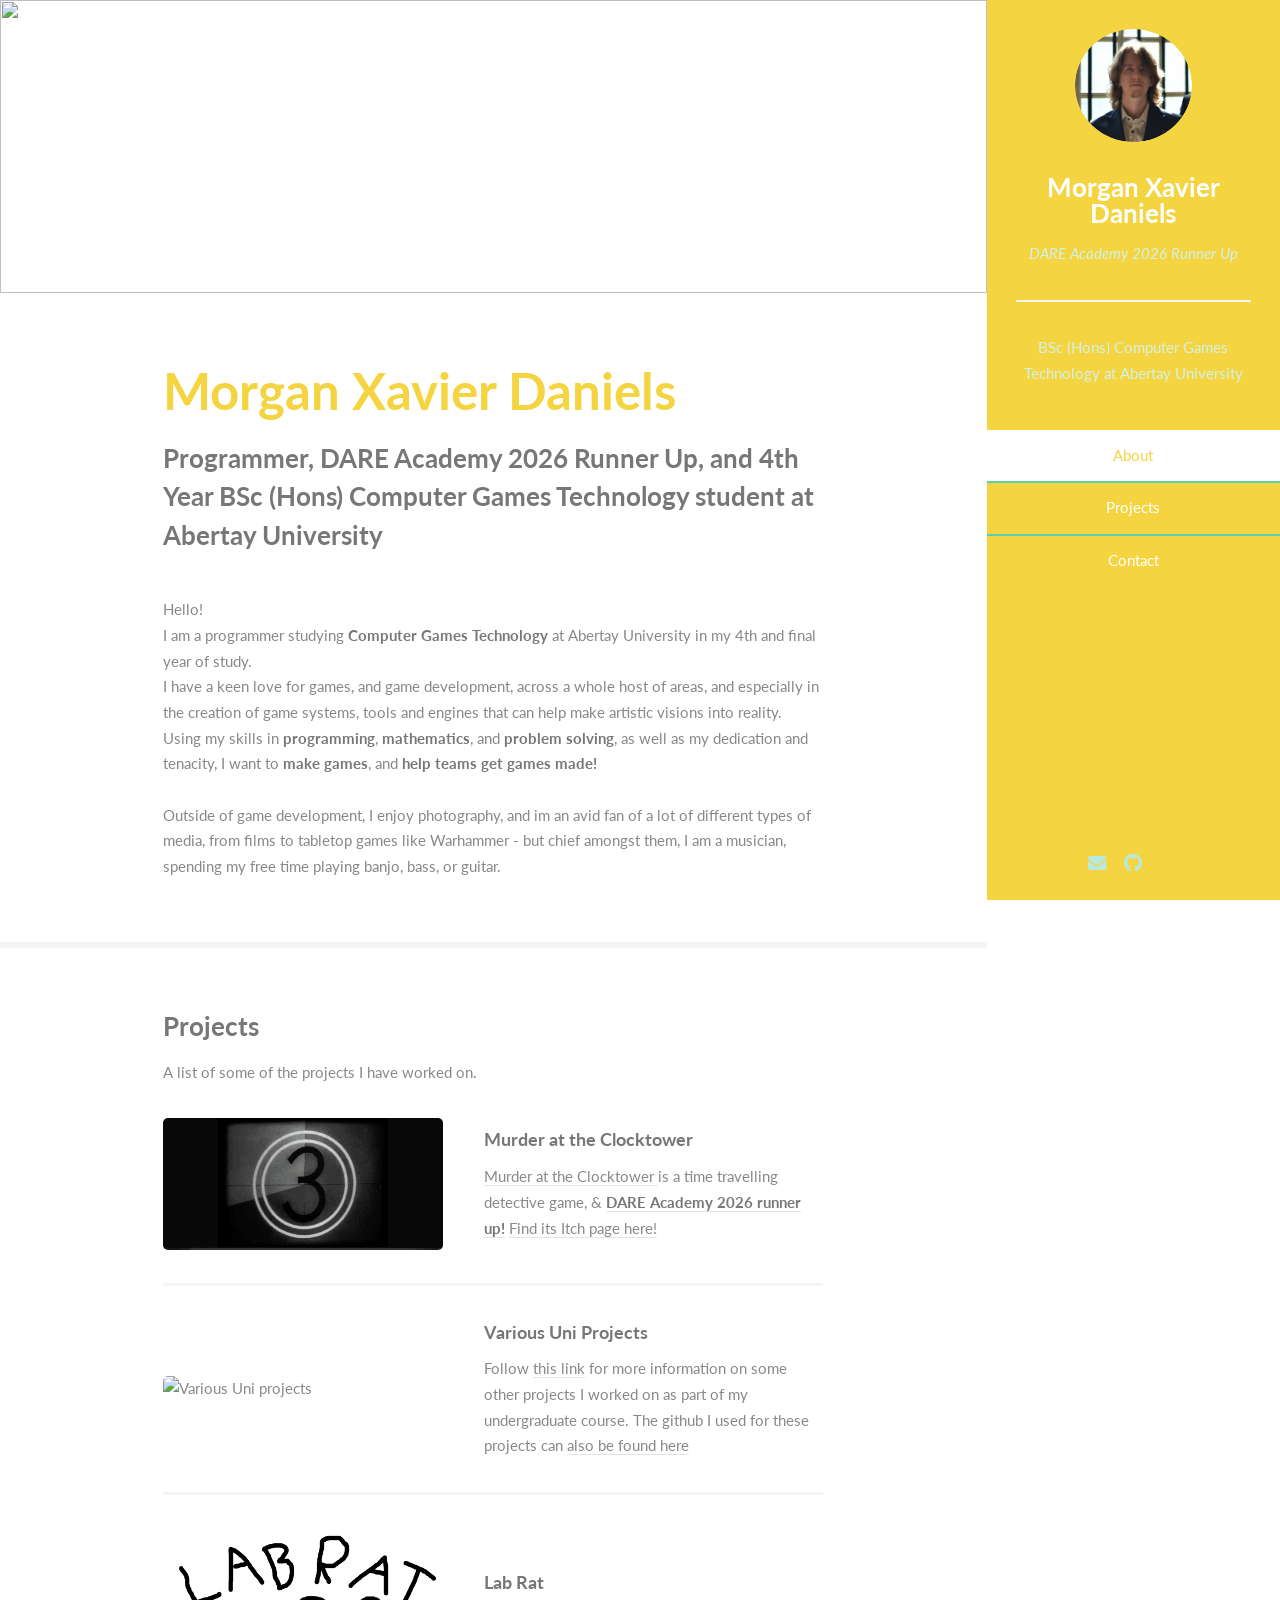
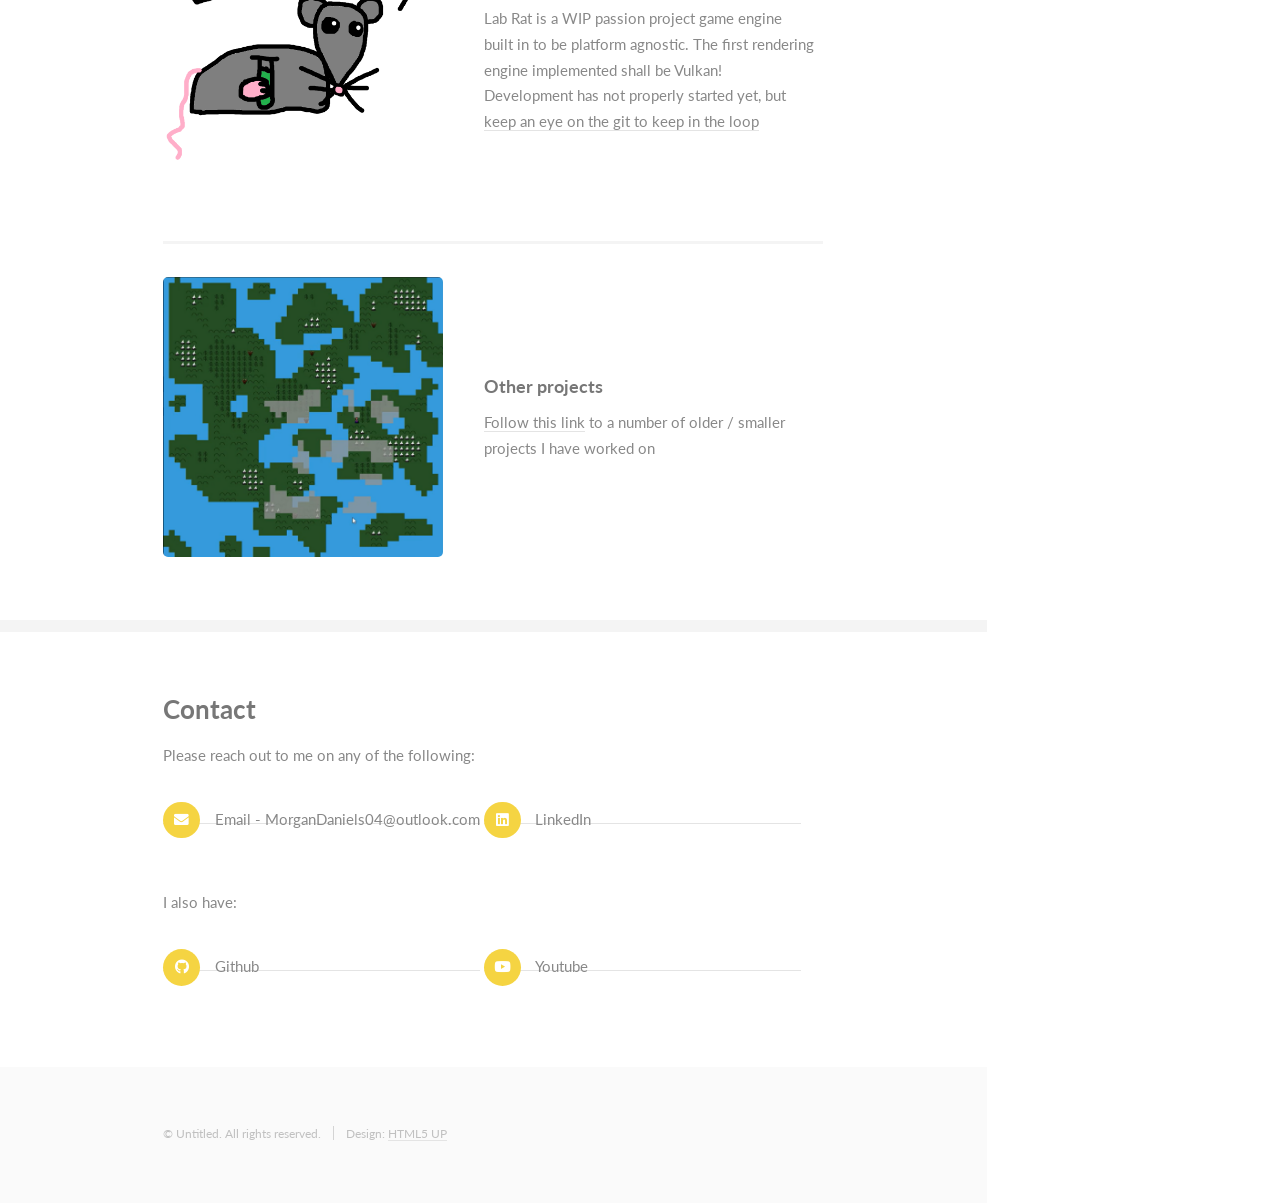
==== index.html @ aed0b98f "A  lot of changes, ported to a new repo as the head of the other appears to have vanished, pulling d" ====
<!DOCTYPE HTML>
<!--
	Read Only by HTML5 UP
	html5up.net | @ajlkn
	Free for personal and commercial use under the CCA 3.0 license (html5up.net/license)
-->
<html>
	<head>
		<title>DXM - Morgan Xavier Daniels</title>
		<meta charset="utf-8" />
		<meta name="viewport" content="width=device-width, initial-scale=1, user-scalable=no" />
		<link rel="stylesheet" href="ReadOnly/assets/css/main.css" />
	</head>
	<body class="is-preload">
		<!-- Header -->
			<section id="header">
				<header>
					<span class="image avatar"><img src="images/about/ProfilePicture.JPG" alt="" /></span>
					<h1 id="logo"><a href="#">Morgan Xavier Daniels</a></h1>
					<p>DARE Academy 2026 Runner Up<br />
					<hr />
					BSc (Hons) Computer Games Technology at Abertay University</p>
				</header>
				<nav id="nav">
					<ul>
						<li><a href="#one" class="active">About</a></li>
						<li><a href="#two">Projects</a></li>
						<li><a href="#four">Contact</a></li>
					</ul>
				</nav>
				<footer>
					<ul class="icons">
						<li><a href="mailto:MorganDaniels04@outlook.com" class="icon solid fa-envelope"><span class="label">Email</span></a></li>
						<li><a href="https://github.com/MDaniels04" class="icon brands fa-github"><span class="label">Github</span></a></li>
						<li><a href="#" class="icon solid fa-linkedin"><span class="label">LinkedIn</span></a></li>
					</ul>

				</footer>
			</section>

		<!-- Wrapper -->
			<div id="wrapper">

				<!-- Main -->
					<div id="main">

						<!-- One -->
							<section id="one">
								<div class="image main" data-position="center">
									<img src="images/about/Banner.jpg" alt=""/>
								</div>
								<div class="container">
									<header class="major">
										<h2>Morgan Xavier Daniels</h2>
										<p>Programmer, DARE Academy 2026 Runner Up, and 4th Year BSc (Hons) Computer Games Technology student at Abertay University<br /></p>
									</header>
									<p>Hello!<br/>
										I am a programmer studying <b>Computer Games Technology</b> at Abertay University in my 4th and final year of study.<br/>
										I have a keen love for games, and game development, across a whole host of areas, and especially in the creation of game systems, tools and engines that can help make artistic visions into reality. <br/>
										Using my skills in <b>programming</b>, <b>mathematics</b>, and <b>problem solving</b>, as well as my dedication and tenacity, I want to <b>make games</b>, and <b>help teams get games made!</b></br>
										<br/>
										Outside of game development, I enjoy photography, and  im an avid fan of a lot of different types of media, from films to tabletop games like Warhammer - but chief amongst them, I am a musician, spending my free time playing banjo, bass, or guitar.
									</p>
								</div>
							</section>

						<!-- Two -->
							<section id="two">
								<div class="container">
									<h3>Projects</h3>
									<p>A list of some of the projects I have worked on.</p>
									<div class="features">
										<article>
											<a href="MatCt.html" class="image"><img src="images/projects/MatCtLoop.gif" alt="Murder at the Clocktower" /></a>
											<div class="inner">
												<a href="MatCt.html"><h4>Murder at the Clocktower</h4></a>
												<p>
													<a href="MatCt.html"> Murder at the Clocktower </a> is a time travelling detective game, & <a target="_blank" href="https://www.abertay.ac.uk/news/2026/finch-outside-the-box-announced-as-winner-of-abertay-university-s-dare-academy-2026/"><b>DARE Academy  2026 runner up!</b></a>
													<a href="https://exotic-rat-studios.itch.io/murder-at-the-clocktower/devlog/1624642/murder-at-the-clocktower-v20-out-now">Find its Itch page here!</a><br/>
													
												</p>
											</div>
										</article>
										<article>
										<a href="uni.html" class="image"><img src="images/projects/304.gif" alt="Various Uni projects" /></a>
										<div class="inner">
											<h4>Various Uni Projects</h4>
											<p>
												Follow <a href="uni.html">this link</a> for more information on some other projects I worked on as part of my undergraduate course.
												The github I used for these projects can <a href="https://github.com/MXDanCGT">also be found here</a>
											</p>
										</div>
										</article>
										
										<article>
											<a href="https://github.com/MDaniels04/LabRat" class="image"><img src="images/projects/LabRat.png" alt="Lab Rat Game Engine"/></a>
											<div class="inner">
												<h4>Lab Rat</h4>
												<p>
													Lab Rat is a WIP passion project game engine built in to be platform agnostic.
													The first rendering engine implemented shall be Vulkan!
													Development has not properly started yet, but <a href="https://github.com/MDaniels04/LabRat">keep an eye on the git to keep in the loop<a>
												</p>
											</div>

										</article>

										<article>
											<a href="Others.html" class="image"><img src="images/projects/Siida.png" alt="Other projects"/></a>
											<div class="inner">
												<h4>
													Other projects
												</h4>
												<p>
													<a href="Others.html">Follow this link</a> to a number of older / smaller projects I have worked on
												</p>
											</div>
										</article>
									</div>
								</div>
							</section>

						<!-- Three -->
							<section id="three">
								<!--<div class="container">
									<h3>A Few Accomplishments</h3>
									<p>Integer eu ante ornare amet commetus vestibulum blandit integer in curae ac faucibus integer non. Adipiscing cubilia elementum integer. Integer eu ante ornare amet commetus.</p>
									<div class="features">
										<article>
											<a href="#" class="image"><img src="ReadOnly/images/pic01.jpg" alt="" /></a>
											<div class="inner">
												<h4>Possibly broke spacetime</h4>
												<p>Integer eu ante ornare amet commetus vestibulum blandit integer in curae ac faucibus integer adipiscing ornare amet.</p>
											</div>
										</article>
										<article>
											<a href="#" class="image"><img src="ReadOnly/images/pic02.jpg" alt="" /></a>
											<div class="inner">
												<h4>Terraformed a small moon</h4>
												<p>Integer eu ante ornare amet commetus vestibulum blandit integer in curae ac faucibus integer adipiscing ornare amet.</p>
											</div>
										</article>
										<article>
											<a href="#" class="image"><img src="ReadOnly/images/pic03.jpg" alt="" /></a>
											<div class="inner">
												<h4>Snapped dark matter in the wild</h4>
												<p>Integer eu ante ornare amet commetus vestibulum blandit integer in curae ac faucibus integer adipiscing ornare amet.</p>
											</div>
										</article>
									<ul class="feature-icons">
										<li class="icon solid fa-code">Write all the code</li>
										<li class="icon solid fa-cubes">Stack small boxes</li>
										<li class="icon solid fa-book">Read books and stuff</li>
										<li class="icon solid fa-coffee">Drink much coffee</li>
										<li class="icon solid fa-bolt">Lightning bolt</li>
										<li class="icon solid fa-users">Shadow clone technique</li>
									</ul>
									</div>
								</div>-->
							</section>

						<!-- Four -->
							<section id="four">
								<div class="container">
									<h3>Contact</h3>
									<p>Please reach out to me on any of the following:</p>
									<ul class="feature-icons">
										<a target="_blank" href="mailto:MorganDaniels04@outlook.com"><li class="icon solid fa-envelope">Email - MorganDaniels04@outlook.com</li></a>
										<a target="_blank" href="https://www.linkedin.com/in/morgan-daniels-2548a7283"><li class="icon brands fa-linkedin">LinkedIn</li></a>
									</ul>
									<p>I also have:</p>
									<ul class="feature-icons">
										<a target="_blank" href="https://github.com/MDaniels04"><li class="icon brands fa-github">Github</li></a>
										<a target="_blank" href="https://www.youtube.com/@devnyorm"><li class="icon brands fa-youtube">Youtube</li></a>
									</ul>
								</div>
							</section>

						<!-- Five -->
						<!--
							<section id="five">
								<div class="container">
									<h3>Elements</h3>

									<section>
            
										<h4>Text</h4>
										<p>This is <b>bold</b> and this is <strong>strong</strong>. This is <i>italic</i> and this is <em>emphasized</em>.
										This is <sup>superscript</sup> text and this is <sub>subscript</sub> text.
										This is <u>underlined</u> and this is code: <code>for (;;) { ... }</code>. Finally, <a href="#">this is a link</a>.</p>
										<hr />
										<header>
											<h4>Heading with a Subtitle</h4>
											<p>Lorem ipsum dolor sit amet nullam id egestas urna aliquam</p>
										</header>
										<p>Nunc lacinia ante nunc ac lobortis. Interdum adipiscing gravida odio porttitor sem non mi integer non faucibus ornare mi ut ante amet placerat aliquet. Volutpat eu sed ante lacinia sapien lorem accumsan varius montes viverra nibh in adipiscing blandit tempus accumsan.</p>
										<header>
											<h5>Heading with a Subtitle</h5>
											<p>Lorem ipsum dolor sit amet nullam id egestas urna aliquam</p>
										</header>
										<p>Nunc lacinia ante nunc ac lobortis. Interdum adipiscing gravida odio porttitor sem non mi integer non faucibus ornare mi ut ante amet placerat aliquet. Volutpat eu sed ante lacinia sapien lorem accumsan varius montes viverra nibh in adipiscing blandit tempus accumsan.</p>
										<hr />
										<h2>Heading Level 2</h2>
										<h3>Heading Level 3</h3>
										<h4>Heading Level 4</h4>
										<h5>Heading Level 5</h5>
										<h6>Heading Level 6</h6>
										<hr />
										<h5>Blockquote</h5>
										<blockquote>Fringilla nisl. Donec accumsan interdum nisi, quis tincidunt felis sagittis eget tempus euismod. Vestibulum ante ipsum primis in faucibus vestibulum. Blandit adipiscing eu felis iaculis volutpat ac adipiscing accumsan faucibus. Vestibulum ante ipsum primis in faucibus lorem ipsum dolor sit amet nullam adipiscing eu felis.</blockquote>
										<h5>Preformatted</h5>
										<pre><code>i = 0;

while (!deck.isInOrder()) {
    print 'Iteration ' + i;
    deck.shuffle();
    i++;
}

print 'It took ' + i + ' iterations to sort the deck.';</code></pre>
									</section>

									<section>
										<h4>Lists</h4>
										<div class="row">
											<div class="col-6 col-12-xsmall">
												<h5>Unordered</h5>
												<ul>
													<li>Dolor pulvinar etiam magna etiam.</li>
													<li>Sagittis adipiscing lorem eleifend.</li>
													<li>Felis enim feugiat dolore viverra.</li>
												</ul>
												<h5>Alternate</h5>
												<ul class="alt">
													<li>Dolor pulvinar etiam magna etiam.</li>
													<li>Sagittis adipiscing lorem eleifend.</li>
													<li>Felis enim feugiat dolore viverra.</li>
												</ul>
											</div>
											<div class="col-6 col-12-xsmall">
												<h5>Ordered</h5>
												<ol>
													<li>Dolor pulvinar etiam magna etiam.</li>
													<li>Etiam vel felis at lorem sed viverra.</li>
													<li>Felis enim feugiat dolore viverra.</li>
													<li>Dolor pulvinar etiam magna etiam.</li>
													<li>Etiam vel felis at lorem sed viverra.</li>
													<li>Felis enim feugiat dolore viverra.</li>
												</ol>
												<h5>Icons</h5>
												<ul class="icons">
													<li><a href="#" class="icon brands fa-twitter"><span class="label">Twitter</span></a></li>
													<li><a href="#" class="icon brands fa-facebook-f"><span class="label">Facebook</span></a></li>
													<li><a href="#" class="icon brands fa-instagram"><span class="label">Instagram</span></a></li>
													<li><a href="#" class="icon brands fa-github"><span class="label">Github</span></a></li>
													<li><a href="#" class="icon brands fa-dribbble"><span class="label">Dribbble</span></a></li>
													<li><a href="#" class="icon brands fa-tumblr"><span class="label">Tumblr</span></a></li>
												</ul>
											</div>
										</div>
										<h5>Actions</h5>
										<ul class="actions">
											<li><a href="#" class="button primary">Default</a></li>
											<li><a href="#" class="button">Default</a></li>
											<li><a href="#" class="button alt">Default</a></li>
										</ul>
										<ul class="actions small">
											<li><a href="#" class="button primary small">Small</a></li>
											<li><a href="#" class="button small">Small</a></li>
											<li><a href="#" class="button alt small">Small</a></li>
										</ul>
										<div class="row">
											<div class="col-3 col-6-medium col-12-xsmall">
												<ul class="actions stacked">
													<li><a href="#" class="button primary">Default</a></li>
													<li><a href="#" class="button">Default</a></li>
													<li><a href="#" class="button alt">Default</a></li>
												</ul>
											</div>
											<div class="col-3 col-6 col-12-xsmall">
												<ul class="actions stacked">
													<li><a href="#" class="button primary small">Small</a></li>
													<li><a href="#" class="button small">Small</a></li>
													<li><a href="#" class="button alt small">Small</a></li>
												</ul>
											</div>
											<div class="col-3 col-6-medium col-12-xsmall">
												<ul class="actions stacked">
													<li><a href="#" class="button primary fit">Default</a></li>
													<li><a href="#" class="button fit">Default</a></li>
													<li><a href="#" class="button alt fit">Default</a></li>
												</ul>
											</div>
											<div class="col-3 col-6-medium col-12-xsmall">
												<ul class="actions stacked">
													<li><a href="#" class="button primary small fit">Small</a></li>
													<li><a href="#" class="button small fit">Small</a></li>
													<li><a href="#" class="button alt small fit">Small</a></li>
												</ul>
											</div>
										</div>
									</section>

									<section>
										<h4>Table</h4>
										<h5>Default</h5>
										<div class="table-wrapper">
											<table>
												<thead>
													<tr>
														<th>Name</th>
														<th>Description</th>
														<th>Price</th>
													</tr>
												</thead>
												<tbody>
													<tr>
														<td>Item One</td>
														<td>Ante turpis integer aliquet porttitor.</td>
														<td>29.99</td>
													</tr>
													<tr>
														<td>Item Two</td>
														<td>Vis ac commodo adipiscing arcu aliquet.</td>
														<td>19.99</td>
													</tr>
													<tr>
														<td>Item Three</td>
														<td> Morbi faucibus arcu accumsan lorem.</td>
														<td>29.99</td>
													</tr>
													<tr>
														<td>Item Four</td>
														<td>Vitae integer tempus condimentum.</td>
														<td>19.99</td>
													</tr>
													<tr>
														<td>Item Five</td>
														<td>Ante turpis integer aliquet porttitor.</td>
														<td>29.99</td>
													</tr>
												</tbody>
												<tfoot>
													<tr>
														<td colspan="2"></td>
														<td>100.00</td>
													</tr>
												</tfoot>
											</table>
										</div>

										<h5>Alternate</h5>
										<div class="table-wrapper">
											<table class="alt">
												<thead>
													<tr>
														<th>Name</th>
														<th>Description</th>
														<th>Price</th>
													</tr>
												</thead>
												<tbody>
													<tr>
														<td>Item One</td>
														<td>Ante turpis integer aliquet porttitor.</td>
														<td>29.99</td>
													</tr>
													<tr>
														<td>Item Two</td>
														<td>Vis ac commodo adipiscing arcu aliquet.</td>
														<td>19.99</td>
													</tr>
													<tr>
														<td>Item Three</td>
														<td> Morbi faucibus arcu accumsan lorem.</td>
														<td>29.99</td>
													</tr>
													<tr>
														<td>Item Four</td>
														<td>Vitae integer tempus condimentum.</td>
														<td>19.99</td>
													</tr>
													<tr>
														<td>Item Five</td>
														<td>Ante turpis integer aliquet porttitor.</td>
														<td>29.99</td>
													</tr>
												</tbody>
												<tfoot>
													<tr>
														<td colspan="2"></td>
														<td>100.00</td>
													</tr>
												</tfoot>
											</table>
										</div>
									</section>

									<section>
										<h4>Buttons</h4>
										<ul class="actions">
											<li><a href="#" class="button primary">Primary</a></li>
											<li><a href="#" class="button">Default</a></li>
											<li><a href="#" class="button alt">Alternate</a></li>
										</ul>
										<ul class="actions">
											<li><a href="#" class="button primary large">Large</a></li>
											<li><a href="#" class="button">Default</a></li>
											<li><a href="#" class="button alt small">Small</a></li>
										</ul>
										<ul class="actions fit">
											<li><a href="#" class="button primary fit">Fit</a></li>
											<li><a href="#" class="button fit">Fit</a></li>
											<li><a href="#" class="button alt fit">Fit</a></li>
										</ul>
										<ul class="actions fit small">
											<li><a href="#" class="button primary fit small">Fit + Small</a></li>
											<li><a href="#" class="button fit small">Fit + Small</a></li>
											<li><a href="#" class="button alt fit small">Fit + Small</a></li>
										</ul>
										<ul class="actions">
											<li><a href="#" class="button primary icon solid fa-download">Icon</a></li>
											<li><a href="#" class="button icon solid fa-download">Icon</a></li>
											<li><a href="#" class="button alt icon solid fa-check">Icon</a></li>
										</ul>
										<ul class="actions">
											<li><span class="button primary disabled">Primary</span></li>
											<li><span class="button disabled">Default</span></li>
											<li><span class="button alt disabled">Alternate</span></li>
										</ul>
									</section>

									<section>
										<h4>Form</h4>
										<form method="post" action="#">
											<div class="row gtr-uniform">
												<div class="col-6 col-12-xsmall">
													<input type="text" name="demo-name" id="demo-name" value="" placeholder="Name" />
												</div>
												<div class="col-6 col-12-xsmall">
													<input type="email" name="demo-email" id="demo-email" value="" placeholder="Email" />
												</div>
												<div class="col-12">
													<select name="demo-category" id="demo-category">
														<option value="">- Category -</option>
														<option value="1">Manufacturing</option>
														<option value="1">Shipping</option>
														<option value="1">Administration</option>
														<option value="1">Human Resources</option>
													</select>
												</div>
												<div class="col-4 col-12-medium">
													<input type="radio" id="demo-priority-low" name="demo-priority" checked>
													<label for="demo-priority-low">Low Priority</label>
												</div>
												<div class="col-4 col-12-medium">
													<input type="radio" id="demo-priority-normal" name="demo-priority">
													<label for="demo-priority-normal">Normal Priority</label>
												</div>
												<div class="col-4 col-12-medium">
													<input type="radio" id="demo-priority-high" name="demo-priority">
													<label for="demo-priority-high">High Priority</label>
												</div>
												<div class="col-6 col-12-medium">
													<input type="checkbox" id="demo-copy" name="demo-copy">
													<label for="demo-copy">Email me a copy of this message</label>
												</div>
												<div class="col-6 col-12-medium">
													<input type="checkbox" id="demo-human" name="demo-human" checked>
													<label for="demo-human">I am a human and not a robot</label>
												</div>
												<div class="col-12">
													<textarea name="demo-message" id="demo-message" placeholder="Enter your message" rows="6"></textarea>
												</div>
												<div class="col-12">
													<ul class="actions">
														<li><input type="submit" value="Send Message" /></li>
														<li><input type="reset" value="Reset" class="alt" /></li>
													</ul>
												</div>
											</div>
										</form>
									</section>

									<section>
										<h4>Image</h4>
										<h5>Fit</h5>
										<span class="image fit"><img src="ReadOnly/images/banner.jpg" alt="" /></span>
										<div class="box alt">
											<div class="row gtr-50 gtr-uniform">
												<div class="col-4"><span class="image fit"><img src="ReadOnly/images/pic01.jpg" alt="" /></span></div>
												<div class="col-4"><span class="image fit"><img src="ReadOnly/images/pic02.jpg" alt="" /></span></div>
												<div class="col-4"><span class="image fit"><img src="ReadOnly/images/pic03.jpg" alt="" /></span></div>
												<div class="col-4"><span class="image fit"><img src="ReadOnly/images/pic02.jpg" alt="" /></span></div>
												<div class="col-4"><span class="image fit"><img src="ReadOnly/images/pic03.jpg" alt="" /></span></div>
												<div class="col-4"><span class="image fit"><img src="ReadOnly/images/pic01.jpg" alt="" /></span></div>
												<div class="col-4"><span class="image fit"><img src="ReadOnly/images/pic03.jpg" alt="" /></span></div>
												<div class="col-4"><span class="image fit"><img src="ReadOnly/images/pic01.jpg" alt="" /></span></div>
												<div class="col-4"><span class="image fit"><img src="ReadOnly/images/pic02.jpg" alt="" /></span></div>
											</div>
										</div>
										<h5>Left &amp; Right</h5>
										<p><span class="image left"><img src="ReadOnly/images/avatar.jpg" alt="" /></span>Fringilla nisl. Donec accumsan interdum nisi, quis tincidunt felis sagittis eget. tempus euismod. Vestibulum ante ipsum primis in faucibus vestibulum. Blandit adipiscing eu felis iaculis volutpat ac adipiscing accumsan eu faucibus. Integer ac pellentesque praesent tincidunt felis sagittis eget. tempus euismod. Vestibulum ante ipsum primis in faucibus vestibulum. Blandit adipiscing eu felis iaculis volutpat ac adipiscing accumsan eu faucibus. Integer ac pellentesque praesent. Donec accumsan interdum nisi, quis tincidunt felis sagittis eget. tempus euismod. Vestibulum ante ipsum primis in faucibus vestibulum. Blandit adipiscing eu felis iaculis volutpat ac adipiscing accumsan eu faucibus. Integer ac pellentesque praesent tincidunt felis sagittis eget. tempus euismod. Vestibulum ante ipsum primis in faucibus vestibulum. Blandit adipiscing eu felis iaculis volutpat ac adipiscing accumsan eu faucibus. Integer ac pellentesque praesent.</p>
										<p><span class="image right"><img src="ReadOnly/images/avatar.jpg" alt="" /></span>Fringilla nisl. Donec accumsan interdum nisi, quis tincidunt felis sagittis eget. tempus euismod. Vestibulum ante ipsum primis in faucibus vestibulum. Blandit adipiscing eu felis iaculis volutpat ac adipiscing accumsan eu faucibus. Integer ac pellentesque praesent tincidunt felis sagittis eget. tempus euismod. Vestibulum ante ipsum primis in faucibus vestibulum. Blandit adipiscing eu felis iaculis volutpat ac adipiscing accumsan eu faucibus. Integer ac pellentesque praesent. Donec accumsan interdum nisi, quis tincidunt felis sagittis eget. tempus euismod. Vestibulum ante ipsum primis in faucibus vestibulum. Blandit adipiscing eu felis iaculis volutpat ac adipiscing accumsan eu faucibus. Integer ac pellentesque praesent tincidunt felis sagittis eget. tempus euismod. Vestibulum ante ipsum primis in faucibus vestibulum. Blandit adipiscing eu felis iaculis volutpat ac adipiscing accumsan eu faucibus. Integer ac pellentesque praesent.</p>
									</section>

								</div>
							</section>
						-->

					</div>

				<!-- Footer -->
					<section id="footer">
						<div class="container">
							<ul class="copyright">
								<li>&copy; Untitled. All rights reserved.</li><li>Design: <a href="http://html5up.net">HTML5 UP</a></li>
							</ul>
						</div>
					</section>

			</div>

		<!-- Scripts -->
			<script src="ReadOnly/assets/js/jquery.min.js"></script>
			<script src="ReadOnly/assets/js/jquery.scrollex.min.js"></script>
			<script src="ReadOnly,assets/js/jquery.scrolly.min.js"></script>
			<script src="ReadOnly/assets/js/browser.min.js"></script>
			<script src="ReadOnly/assets/js/breakpoints.min.js"></script>
			<script src="ReadOnly/assets/js/util.js"></script>
			<script src="ReadOnly/assets/js/main.js"></script>

	</body>
</html>
---- ReadOnly/assets/css/main.css ----
@import url("fontawesome-all.min.css");
@import url("https://fonts.googleapis.com/css?family=Lato:400,400italic,700,700italic|Source+Code+Pro:400");

/*
	Read Only by HTML5 UP
	html5up.net | @ajlkn
	Free for personal and commercial use under the CCA 3.0 license (html5up.net/license)
*/

html, body, div, span, applet, object,
iframe, h1, h2, h3, h4, h5, h6, p, blockquote,
pre, a, abbr, acronym, address, big, cite,
code, del, dfn, em, img, ins, kbd, q, s, samp,
small, strike, strong, sub, sup, tt, var, b,
u, i, center, dl, dt, dd, ol, ul, li, fieldset,
form, label, legend, table, caption, tbody,
tfoot, thead, tr, th, td, article, aside,
canvas, details, embed, figure, figcaption,
footer, header, hgroup, menu, nav, output, ruby,
section, summary, time, mark, audio, video {
	margin: 0;
	padding: 0;
	border: 0;
	font-size: 100%;
	font: inherit;
	vertical-align: baseline;}

article, aside, details, figcaption, figure,
footer, header, hgroup, menu, nav, section {
	display: block;}

body {
	line-height: 1;
}

ol, ul {
	list-style: none;
}

blockquote, q {
	quotes: none;
}

	blockquote:before, blockquote:after, q:before, q:after {
		content: '';
		content: none;
	}

table {
	border-collapse: collapse;
	border-spacing: 0;
}

body {
	-webkit-text-size-adjust: none;
}

mark {
	background-color: transparent;
	color: inherit;
}

input::-moz-focus-inner {
	border: 0;
	padding: 0;
}

input, select, textarea {
	-moz-appearance: none;
	-webkit-appearance: none;
	-ms-appearance: none;
	appearance: none;
}

/* Basic */

	html {
		box-sizing: border-box;
	}

	*, *:before, *:after {
		box-sizing: inherit;
	}

	body {
		background: #fff;
	}

		body.is-preload *, body.is-preload *:before, body.is-preload *:after {
			-moz-animation: none !important;
			-webkit-animation: none !important;
			-ms-animation: none !important;
			animation: none !important;
			-moz-transition: none !important;
			-webkit-transition: none !important;
			-ms-transition: none !important;
			transition: none !important;
		}

	body, input, select, textarea {
		color: #888;
		font-family: "Lato", sans-serif;
		font-size: 16pt;
		font-weight: 400;
		line-height: 1.75em;
	}

	a {
		-moz-transition: color 0.2s ease-in-out, border-color 0.2s ease-in-out;
		-webkit-transition: color 0.2s ease-in-out, border-color 0.2s ease-in-out;
		-ms-transition: color 0.2s ease-in-out, border-color 0.2s ease-in-out;
		transition: color 0.2s ease-in-out, border-color 0.2s ease-in-out;
		border-bottom: solid 1px #e4e4e4;
		color: inherit;
		text-decoration: none;
	}

		a:hover {
			border-bottom-color: transparent;
			color: #f5d442 !important;
		}

	strong, b {
		color: #777;
		font-weight: 700;
	}

	em, i {
		font-style: italic;
	}

	p {
		margin: 0 0 2.25em 0;
	}

	h1, h2, h3, h4, h5, h6 {
		color: #777;
		font-weight: 700;
		line-height: 1em;
		margin: 0 0 0.5625em 0;
	}

		h1 a, h2 a, h3 a, h4 a, h5 a, h6 a {
			border: 0;
			color: inherit;
			text-decoration: none;
		}

	h2 {
		font-size: 2em;
		line-height: 1.5em;
	}

	h3 {
		font-size: 1.75em;
		line-height: 1.5em;
	}

	h4 {
		font-size: 1.25em;
		line-height: 1.5em;
	}

	h5 {
		font-size: 0.9em;
		line-height: 1.5em;
	}

	h6 {
		font-size: 0.7em;
		line-height: 1.5em;
	}

	sub {
		font-size: 0.8em;
		position: relative;
		top: 0.5em;
	}

	sup {
		font-size: 0.8em;
		position: relative;
		top: -0.5em;
	}

	hr {
		border: 0;
		border-bottom: solid 2px #f4f4f4;
		margin: 2.25em 0;
	}

		hr.major {
			margin: 3.375em 0;
		}

	blockquote {
		border-left: solid 8px #e4e4e4;
		font-style: italic;
		margin: 0 0 2.25em 0;
		padding: 0.5em 0 0.5em 2em;
	}

	code {
		background: #555;
		border-radius: 5px;
		color: #fff;
		font-family: "Source Code Pro", monospace;
		font-size: 0.9em;
		margin: 0 0.25em;
		padding: 0.25em 0.65em;
	}

	pre {
		font-family: "Source Code Pro", monospace;
		font-size: 0.9em;
		margin: 0 0 2.25em 0;
	}

		pre code {
			-webkit-overflow-scrolling: touch;
			display: block;
			line-height: 1.5em;
			overflow-x: auto;
			padding: 1em 1.5em;
		}

	.align-left {
		text-align: left;
	}

	.align-center {
		text-align: center;
	}

	.align-right {
		text-align: right;
	}

/* Row */

	.row {
		display: flex;
		flex-wrap: wrap;
		box-sizing: border-box;
		align-items: stretch;
	}

		.row > * {
			box-sizing: border-box;
		}

		.row.gtr-uniform > * > :last-child {
			margin-bottom: 0;
		}

		.row.aln-left {
			justify-content: flex-start;
		}

		.row.aln-center {
			justify-content: center;
		}

		.row.aln-right {
			justify-content: flex-end;
		}

		.row.aln-top {
			align-items: flex-start;
		}

		.row.aln-middle {
			align-items: center;
		}

		.row.aln-bottom {
			align-items: flex-end;
		}

		.row > .imp {
			order: -1;
		}

		.row > .col-1 {
			width: 8.33333%;
		}

		.row > .off-1 {
			margin-left: 8.33333%;
		}

		.row > .col-2 {
			width: 16.66667%;
		}

		.row > .off-2 {
			margin-left: 16.66667%;
		}

		.row > .col-3 {
			width: 25%;
		}

		.row > .off-3 {
			margin-left: 25%;
		}

		.row > .col-4 {
			width: 33.33333%;
		}

		.row > .off-4 {
			margin-left: 33.33333%;
		}

		.row > .col-5 {
			width: 41.66667%;
		}

		.row > .off-5 {
			margin-left: 41.66667%;
		}

		.row > .col-6 {
			width: 50%;
		}

		.row > .off-6 {
			margin-left: 50%;
		}

		.row > .col-7 {
			width: 58.33333%;
		}

		.row > .off-7 {
			margin-left: 58.33333%;
		}

		.row > .col-8 {
			width: 66.66667%;
		}

		.row > .off-8 {
			margin-left: 66.66667%;
		}

		.row > .col-9 {
			width: 75%;
		}

		.row > .off-9 {
			margin-left: 75%;
		}

		.row > .col-10 {
			width: 83.33333%;
		}

		.row > .off-10 {
			margin-left: 83.33333%;
		}

		.row > .col-11 {
			width: 91.66667%;
		}

		.row > .off-11 {
			margin-left: 91.66667%;
		}

		.row > .col-12 {
			width: 100%;
		}

		.row > .off-12 {
			margin-left: 100%;
		}

		.row.gtr-0 {
			margin-top: 0;
			margin-left: 0em;
		}

			.row.gtr-0 > * {
				padding: 0 0 0 0em;
			}

			.row.gtr-0.gtr-uniform {
				margin-top: 0em;
			}

				.row.gtr-0.gtr-uniform > * {
					padding-top: 0em;
				}

		.row.gtr-25 {
			margin-top: 0;
			margin-left: -0.5em;
		}

			.row.gtr-25 > * {
				padding: 0 0 0 0.5em;
			}

			.row.gtr-25.gtr-uniform {
				margin-top: -0.5em;
			}

				.row.gtr-25.gtr-uniform > * {
					padding-top: 0.5em;
				}

		.row.gtr-50 {
			margin-top: 0;
			margin-left: -1em;
		}

			.row.gtr-50 > * {
				padding: 0 0 0 1em;
			}

			.row.gtr-50.gtr-uniform {
				margin-top: -1em;
			}

				.row.gtr-50.gtr-uniform > * {
					padding-top: 1em;
				}

		.row {
			margin-top: 0;
			margin-left: -2em;
		}

			.row > * {
				padding: 0 0 0 2em;
			}

			.row.gtr-uniform {
				margin-top: -2em;
			}

				.row.gtr-uniform > * {
					padding-top: 2em;
				}

		.row.gtr-150 {
			margin-top: 0;
			margin-left: -3em;
		}

			.row.gtr-150 > * {
				padding: 0 0 0 3em;
			}

			.row.gtr-150.gtr-uniform {
				margin-top: -3em;
			}

				.row.gtr-150.gtr-uniform > * {
					padding-top: 3em;
				}

		.row.gtr-200 {
			margin-top: 0;
			margin-left: -4em;
		}

			.row.gtr-200 > * {
				padding: 0 0 0 4em;
			}

			.row.gtr-200.gtr-uniform {
				margin-top: -4em;
			}

				.row.gtr-200.gtr-uniform > * {
					padding-top: 4em;
				}

		@media screen and (max-width: 1680px) {

			.row {
				display: flex;
				flex-wrap: wrap;
				box-sizing: border-box;
				align-items: stretch;
			}

				.row > * {
					box-sizing: border-box;
				}

				.row.gtr-uniform > * > :last-child {
					margin-bottom: 0;
				}

				.row.aln-left {
					justify-content: flex-start;
				}

				.row.aln-center {
					justify-content: center;
				}

				.row.aln-right {
					justify-content: flex-end;
				}

				.row.aln-top {
					align-items: flex-start;
				}

				.row.aln-middle {
					align-items: center;
				}

				.row.aln-bottom {
					align-items: flex-end;
				}

				.row > .imp-xlarge {
					order: -1;
				}

				.row > .col-1-xlarge {
					width: 8.33333%;
				}

				.row > .off-1-xlarge {
					margin-left: 8.33333%;
				}

				.row > .col-2-xlarge {
					width: 16.66667%;
				}

				.row > .off-2-xlarge {
					margin-left: 16.66667%;
				}

				.row > .col-3-xlarge {
					width: 25%;
				}

				.row > .off-3-xlarge {
					margin-left: 25%;
				}

				.row > .col-4-xlarge {
					width: 33.33333%;
				}

				.row > .off-4-xlarge {
					margin-left: 33.33333%;
				}

				.row > .col-5-xlarge {
					width: 41.66667%;
				}

				.row > .off-5-xlarge {
					margin-left: 41.66667%;
				}

				.row > .col-6-xlarge {
					width: 50%;
				}

				.row > .off-6-xlarge {
					margin-left: 50%;
				}

				.row > .col-7-xlarge {
					width: 58.33333%;
				}

				.row > .off-7-xlarge {
					margin-left: 58.33333%;
				}

				.row > .col-8-xlarge {
					width: 66.66667%;
				}

				.row > .off-8-xlarge {
					margin-left: 66.66667%;
				}

				.row > .col-9-xlarge {
					width: 75%;
				}

				.row > .off-9-xlarge {
					margin-left: 75%;
				}

				.row > .col-10-xlarge {
					width: 83.33333%;
				}

				.row > .off-10-xlarge {
					margin-left: 83.33333%;
				}

				.row > .col-11-xlarge {
					width: 91.66667%;
				}

				.row > .off-11-xlarge {
					margin-left: 91.66667%;
				}

				.row > .col-12-xlarge {
					width: 100%;
				}

				.row > .off-12-xlarge {
					margin-left: 100%;
				}

				.row.gtr-0 {
					margin-top: 0;
					margin-left: 0em;
				}

					.row.gtr-0 > * {
						padding: 0 0 0 0em;
					}

					.row.gtr-0.gtr-uniform {
						margin-top: 0em;
					}

						.row.gtr-0.gtr-uniform > * {
							padding-top: 0em;
						}

				.row.gtr-25 {
					margin-top: 0;
					margin-left: -0.5em;
				}

					.row.gtr-25 > * {
						padding: 0 0 0 0.5em;
					}

					.row.gtr-25.gtr-uniform {
						margin-top: -0.5em;
					}

						.row.gtr-25.gtr-uniform > * {
							padding-top: 0.5em;
						}

				.row.gtr-50 {
					margin-top: 0;
					margin-left: -1em;
				}

					.row.gtr-50 > * {
						padding: 0 0 0 1em;
					}

					.row.gtr-50.gtr-uniform {
						margin-top: -1em;
					}

						.row.gtr-50.gtr-uniform > * {
							padding-top: 1em;
						}

				.row {
					margin-top: 0;
					margin-left: -2em;
				}

					.row > * {
						padding: 0 0 0 2em;
					}

					.row.gtr-uniform {
						margin-top: -2em;
					}

						.row.gtr-uniform > * {
							padding-top: 2em;
						}

				.row.gtr-150 {
					margin-top: 0;
					margin-left: -3em;
				}

					.row.gtr-150 > * {
						padding: 0 0 0 3em;
					}

					.row.gtr-150.gtr-uniform {
						margin-top: -3em;
					}

						.row.gtr-150.gtr-uniform > * {
							padding-top: 3em;
						}

				.row.gtr-200 {
					margin-top: 0;
					margin-left: -4em;
				}

					.row.gtr-200 > * {
						padding: 0 0 0 4em;
					}

					.row.gtr-200.gtr-uniform {
						margin-top: -4em;
					}

						.row.gtr-200.gtr-uniform > * {
							padding-top: 4em;
						}

		}

		@media screen and (max-width: 1280px) {

			.row {
				display: flex;
				flex-wrap: wrap;
				box-sizing: border-box;
				align-items: stretch;
			}

				.row > * {
					box-sizing: border-box;
				}

				.row.gtr-uniform > * > :last-child {
					margin-bottom: 0;
				}

				.row.aln-left {
					justify-content: flex-start;
				}

				.row.aln-center {
					justify-content: center;
				}

				.row.aln-right {
					justify-content: flex-end;
				}

				.row.aln-top {
					align-items: flex-start;
				}

				.row.aln-middle {
					align-items: center;
				}

				.row.aln-bottom {
					align-items: flex-end;
				}

				.row > .imp-large {
					order: -1;
				}

				.row > .col-1-large {
					width: 8.33333%;
				}

				.row > .off-1-large {
					margin-left: 8.33333%;
				}

				.row > .col-2-large {
					width: 16.66667%;
				}

				.row > .off-2-large {
					margin-left: 16.66667%;
				}

				.row > .col-3-large {
					width: 25%;
				}

				.row > .off-3-large {
					margin-left: 25%;
				}

				.row > .col-4-large {
					width: 33.33333%;
				}

				.row > .off-4-large {
					margin-left: 33.33333%;
				}

				.row > .col-5-large {
					width: 41.66667%;
				}

				.row > .off-5-large {
					margin-left: 41.66667%;
				}

				.row > .col-6-large {
					width: 50%;
				}

				.row > .off-6-large {
					margin-left: 50%;
				}

				.row > .col-7-large {
					width: 58.33333%;
				}

				.row > .off-7-large {
					margin-left: 58.33333%;
				}

				.row > .col-8-large {
					width: 66.66667%;
				}

				.row > .off-8-large {
					margin-left: 66.66667%;
				}

				.row > .col-9-large {
					width: 75%;
				}

				.row > .off-9-large {
					margin-left: 75%;
				}

				.row > .col-10-large {
					width: 83.33333%;
				}

				.row > .off-10-large {
					margin-left: 83.33333%;
				}

				.row > .col-11-large {
					width: 91.66667%;
				}

				.row > .off-11-large {
					margin-left: 91.66667%;
				}

				.row > .col-12-large {
					width: 100%;
				}

				.row > .off-12-large {
					margin-left: 100%;
				}

				.row.gtr-0 {
					margin-top: 0;
					margin-left: 0em;
				}

					.row.gtr-0 > * {
						padding: 0 0 0 0em;
					}

					.row.gtr-0.gtr-uniform {
						margin-top: 0em;
					}

						.row.gtr-0.gtr-uniform > * {
							padding-top: 0em;
						}

				.row.gtr-25 {
					margin-top: 0;
					margin-left: -0.375em;
				}

					.row.gtr-25 > * {
						padding: 0 0 0 0.375em;
					}

					.row.gtr-25.gtr-uniform {
						margin-top: -0.375em;
					}

						.row.gtr-25.gtr-uniform > * {
							padding-top: 0.375em;
						}

				.row.gtr-50 {
					margin-top: 0;
					margin-left: -0.75em;
				}

					.row.gtr-50 > * {
						padding: 0 0 0 0.75em;
					}

					.row.gtr-50.gtr-uniform {
						margin-top: -0.75em;
					}

						.row.gtr-50.gtr-uniform > * {
							padding-top: 0.75em;
						}

				.row {
					margin-top: 0;
					margin-left: -1.5em;
				}

					.row > * {
						padding: 0 0 0 1.5em;
					}

					.row.gtr-uniform {
						margin-top: -1.5em;
					}

						.row.gtr-uniform > * {
							padding-top: 1.5em;
						}

				.row.gtr-150 {
					margin-top: 0;
					margin-left: -2.25em;
				}

					.row.gtr-150 > * {
						padding: 0 0 0 2.25em;
					}

					.row.gtr-150.gtr-uniform {
						margin-top: -2.25em;
					}

						.row.gtr-150.gtr-uniform > * {
							padding-top: 2.25em;
						}

				.row.gtr-200 {
					margin-top: 0;
					margin-left: -3em;
				}

					.row.gtr-200 > * {
						padding: 0 0 0 3em;
					}

					.row.gtr-200.gtr-uniform {
						margin-top: -3em;
					}

						.row.gtr-200.gtr-uniform > * {
							padding-top: 3em;
						}

		}

		@media screen and (max-width: 1024px) {

			.row {
				display: flex;
				flex-wrap: wrap;
				box-sizing: border-box;
				align-items: stretch;
			}

				.row > * {
					box-sizing: border-box;
				}

				.row.gtr-uniform > * > :last-child {
					margin-bottom: 0;
				}

				.row.aln-left {
					justify-content: flex-start;
				}

				.row.aln-center {
					justify-content: center;
				}

				.row.aln-right {
					justify-content: flex-end;
				}

				.row.aln-top {
					align-items: flex-start;
				}

				.row.aln-middle {
					align-items: center;
				}

				.row.aln-bottom {
					align-items: flex-end;
				}

				.row > .imp-medium {
					order: -1;
				}

				.row > .col-1-medium {
					width: 8.33333%;
				}

				.row > .off-1-medium {
					margin-left: 8.33333%;
				}

				.row > .col-2-medium {
					width: 16.66667%;
				}

				.row > .off-2-medium {
					margin-left: 16.66667%;
				}

				.row > .col-3-medium {
					width: 25%;
				}

				.row > .off-3-medium {
					margin-left: 25%;
				}

				.row > .col-4-medium {
					width: 33.33333%;
				}

				.row > .off-4-medium {
					margin-left: 33.33333%;
				}

				.row > .col-5-medium {
					width: 41.66667%;
				}

				.row > .off-5-medium {
					margin-left: 41.66667%;
				}

				.row > .col-6-medium {
					width: 50%;
				}

				.row > .off-6-medium {
					margin-left: 50%;
				}

				.row > .col-7-medium {
					width: 58.33333%;
				}

				.row > .off-7-medium {
					margin-left: 58.33333%;
				}

				.row > .col-8-medium {
					width: 66.66667%;
				}

				.row > .off-8-medium {
					margin-left: 66.66667%;
				}

				.row > .col-9-medium {
					width: 75%;
				}

				.row > .off-9-medium {
					margin-left: 75%;
				}

				.row > .col-10-medium {
					width: 83.33333%;
				}

				.row > .off-10-medium {
					margin-left: 83.33333%;
				}

				.row > .col-11-medium {
					width: 91.66667%;
				}

				.row > .off-11-medium {
					margin-left: 91.66667%;
				}

				.row > .col-12-medium {
					width: 100%;
				}

				.row > .off-12-medium {
					margin-left: 100%;
				}

				.row.gtr-0 {
					margin-top: 0;
					margin-left: 0em;
				}

					.row.gtr-0 > * {
						padding: 0 0 0 0em;
					}

					.row.gtr-0.gtr-uniform {
						margin-top: 0em;
					}

						.row.gtr-0.gtr-uniform > * {
							padding-top: 0em;
						}

				.row.gtr-25 {
					margin-top: 0;
					margin-left: -0.375em;
				}

					.row.gtr-25 > * {
						padding: 0 0 0 0.375em;
					}

					.row.gtr-25.gtr-uniform {
						margin-top: -0.375em;
					}

						.row.gtr-25.gtr-uniform > * {
							padding-top: 0.375em;
						}

				.row.gtr-50 {
					margin-top: 0;
					margin-left: -0.75em;
				}

					.row.gtr-50 > * {
						padding: 0 0 0 0.75em;
					}

					.row.gtr-50.gtr-uniform {
						margin-top: -0.75em;
					}

						.row.gtr-50.gtr-uniform > * {
							padding-top: 0.75em;
						}

				.row {
					margin-top: 0;
					margin-left: -1.5em;
				}

					.row > * {
						padding: 0 0 0 1.5em;
					}

					.row.gtr-uniform {
						margin-top: -1.5em;
					}

						.row.gtr-uniform > * {
							padding-top: 1.5em;
						}

				.row.gtr-150 {
					margin-top: 0;
					margin-left: -2.25em;
				}

					.row.gtr-150 > * {
						padding: 0 0 0 2.25em;
					}

					.row.gtr-150.gtr-uniform {
						margin-top: -2.25em;
					}

						.row.gtr-150.gtr-uniform > * {
							padding-top: 2.25em;
						}

				.row.gtr-200 {
					margin-top: 0;
					margin-left: -3em;
				}

					.row.gtr-200 > * {
						padding: 0 0 0 3em;
					}

					.row.gtr-200.gtr-uniform {
						margin-top: -3em;
					}

						.row.gtr-200.gtr-uniform > * {
							padding-top: 3em;
						}

		}

		@media screen and (max-width: 736px) {

			.row {
				display: flex;
				flex-wrap: wrap;
				box-sizing: border-box;
				align-items: stretch;
			}

				.row > * {
					box-sizing: border-box;
				}

				.row.gtr-uniform > * > :last-child {
					margin-bottom: 0;
				}

				.row.aln-left {
					justify-content: flex-start;
				}

				.row.aln-center {
					justify-content: center;
				}

				.row.aln-right {
					justify-content: flex-end;
				}

				.row.aln-top {
					align-items: flex-start;
				}

				.row.aln-middle {
					align-items: center;
				}

				.row.aln-bottom {
					align-items: flex-end;
				}

				.row > .imp-small {
					order: -1;
				}

				.row > .col-1-small {
					width: 8.33333%;
				}

				.row > .off-1-small {
					margin-left: 8.33333%;
				}

				.row > .col-2-small {
					width: 16.66667%;
				}

				.row > .off-2-small {
					margin-left: 16.66667%;
				}

				.row > .col-3-small {
					width: 25%;
				}

				.row > .off-3-small {
					margin-left: 25%;
				}

				.row > .col-4-small {
					width: 33.33333%;
				}

				.row > .off-4-small {
					margin-left: 33.33333%;
				}

				.row > .col-5-small {
					width: 41.66667%;
				}

				.row > .off-5-small {
					margin-left: 41.66667%;
				}

				.row > .col-6-small {
					width: 50%;
				}

				.row > .off-6-small {
					margin-left: 50%;
				}

				.row > .col-7-small {
					width: 58.33333%;
				}

				.row > .off-7-small {
					margin-left: 58.33333%;
				}

				.row > .col-8-small {
					width: 66.66667%;
				}

				.row > .off-8-small {
					margin-left: 66.66667%;
				}

				.row > .col-9-small {
					width: 75%;
				}

				.row > .off-9-small {
					margin-left: 75%;
				}

				.row > .col-10-small {
					width: 83.33333%;
				}

				.row > .off-10-small {
					margin-left: 83.33333%;
				}

				.row > .col-11-small {
					width: 91.66667%;
				}

				.row > .off-11-small {
					margin-left: 91.66667%;
				}

				.row > .col-12-small {
					width: 100%;
				}

				.row > .off-12-small {
					margin-left: 100%;
				}

				.row.gtr-0 {
					margin-top: 0;
					margin-left: 0em;
				}

					.row.gtr-0 > * {
						padding: 0 0 0 0em;
					}

					.row.gtr-0.gtr-uniform {
						margin-top: 0em;
					}

						.row.gtr-0.gtr-uniform > * {
							padding-top: 0em;
						}

				.row.gtr-25 {
					margin-top: 0;
					margin-left: -0.3125em;
				}

					.row.gtr-25 > * {
						padding: 0 0 0 0.3125em;
					}

					.row.gtr-25.gtr-uniform {
						margin-top: -0.3125em;
					}

						.row.gtr-25.gtr-uniform > * {
							padding-top: 0.3125em;
						}

				.row.gtr-50 {
					margin-top: 0;
					margin-left: -0.625em;
				}

					.row.gtr-50 > * {
						padding: 0 0 0 0.625em;
					}

					.row.gtr-50.gtr-uniform {
						margin-top: -0.625em;
					}

						.row.gtr-50.gtr-uniform > * {
							padding-top: 0.625em;
						}

				.row {
					margin-top: 0;
					margin-left: -1.25em;
				}

					.row > * {
						padding: 0 0 0 1.25em;
					}

					.row.gtr-uniform {
						margin-top: -1.25em;
					}

						.row.gtr-uniform > * {
							padding-top: 1.25em;
						}

				.row.gtr-150 {
					margin-top: 0;
					margin-left: -1.875em;
				}

					.row.gtr-150 > * {
						padding: 0 0 0 1.875em;
					}

					.row.gtr-150.gtr-uniform {
						margin-top: -1.875em;
					}

						.row.gtr-150.gtr-uniform > * {
							padding-top: 1.875em;
						}

				.row.gtr-200 {
					margin-top: 0;
					margin-left: -2.5em;
				}

					.row.gtr-200 > * {
						padding: 0 0 0 2.5em;
					}

					.row.gtr-200.gtr-uniform {
						margin-top: -2.5em;
					}

						.row.gtr-200.gtr-uniform > * {
							padding-top: 2.5em;
						}

		}

		@media screen and (max-width: 480px) {

			.row {
				display: flex;
				flex-wrap: wrap;
				box-sizing: border-box;
				align-items: stretch;
			}

				.row > * {
					box-sizing: border-box;
				}

				.row.gtr-uniform > * > :last-child {
					margin-bottom: 0;
				}

				.row.aln-left {
					justify-content: flex-start;
				}

				.row.aln-center {
					justify-content: center;
				}

				.row.aln-right {
					justify-content: flex-end;
				}

				.row.aln-top {
					align-items: flex-start;
				}

				.row.aln-middle {
					align-items: center;
				}

				.row.aln-bottom {
					align-items: flex-end;
				}

				.row > .imp-xsmall {
					order: -1;
				}

				.row > .col-1-xsmall {
					width: 8.33333%;
				}

				.row > .off-1-xsmall {
					margin-left: 8.33333%;
				}

				.row > .col-2-xsmall {
					width: 16.66667%;
				}

				.row > .off-2-xsmall {
					margin-left: 16.66667%;
				}

				.row > .col-3-xsmall {
					width: 25%;
				}

				.row > .off-3-xsmall {
					margin-left: 25%;
				}

				.row > .col-4-xsmall {
					width: 33.33333%;
				}

				.row > .off-4-xsmall {
					margin-left: 33.33333%;
				}

				.row > .col-5-xsmall {
					width: 41.66667%;
				}

				.row > .off-5-xsmall {
					margin-left: 41.66667%;
				}

				.row > .col-6-xsmall {
					width: 50%;
				}

				.row > .off-6-xsmall {
					margin-left: 50%;
				}

				.row > .col-7-xsmall {
					width: 58.33333%;
				}

				.row > .off-7-xsmall {
					margin-left: 58.33333%;
				}

				.row > .col-8-xsmall {
					width: 66.66667%;
				}

				.row > .off-8-xsmall {
					margin-left: 66.66667%;
				}

				.row > .col-9-xsmall {
					width: 75%;
				}

				.row > .off-9-xsmall {
					margin-left: 75%;
				}

				.row > .col-10-xsmall {
					width: 83.33333%;
				}

				.row > .off-10-xsmall {
					margin-left: 83.33333%;
				}

				.row > .col-11-xsmall {
					width: 91.66667%;
				}

				.row > .off-11-xsmall {
					margin-left: 91.66667%;
				}

				.row > .col-12-xsmall {
					width: 100%;
				}

				.row > .off-12-xsmall {
					margin-left: 100%;
				}

				.row.gtr-0 {
					margin-top: 0;
					margin-left: 0em;
				}

					.row.gtr-0 > * {
						padding: 0 0 0 0em;
					}

					.row.gtr-0.gtr-uniform {
						margin-top: 0em;
					}

						.row.gtr-0.gtr-uniform > * {
							padding-top: 0em;
						}

				.row.gtr-25 {
					margin-top: 0;
					margin-left: -0.3125em;
				}

					.row.gtr-25 > * {
						padding: 0 0 0 0.3125em;
					}

					.row.gtr-25.gtr-uniform {
						margin-top: -0.3125em;
					}

						.row.gtr-25.gtr-uniform > * {
							padding-top: 0.3125em;
						}

				.row.gtr-50 {
					margin-top: 0;
					margin-left: -0.625em;
				}

					.row.gtr-50 > * {
						padding: 0 0 0 0.625em;
					}

					.row.gtr-50.gtr-uniform {
						margin-top: -0.625em;
					}

						.row.gtr-50.gtr-uniform > * {
							padding-top: 0.625em;
						}

				.row {
					margin-top: 0;
					margin-left: -1.25em;
				}

					.row > * {
						padding: 0 0 0 1.25em;
					}

					.row.gtr-uniform {
						margin-top: -1.25em;
					}

						.row.gtr-uniform > * {
							padding-top: 1.25em;
						}

				.row.gtr-150 {
					margin-top: 0;
					margin-left: -1.875em;
				}

					.row.gtr-150 > * {
						padding: 0 0 0 1.875em;
					}

					.row.gtr-150.gtr-uniform {
						margin-top: -1.875em;
					}

						.row.gtr-150.gtr-uniform > * {
							padding-top: 1.875em;
						}

				.row.gtr-200 {
					margin-top: 0;
					margin-left: -2.5em;
				}

					.row.gtr-200 > * {
						padding: 0 0 0 2.5em;
					}

					.row.gtr-200.gtr-uniform {
						margin-top: -2.5em;
					}

						.row.gtr-200.gtr-uniform > * {
							padding-top: 2.5em;
						}

		}

/* Container */

	.container {
		margin: 0 auto;
		max-width: calc(100% - 4.5em);
		width: 45em;
	}

		.container.xsmall {
			width: 11.25em;
		}

		.container.small {
			width: 22.5em;
		}

		.container.medium {
			width: 33.75em;
		}

		.container.large {
			width: 56.25em;
		}

		.container.xlarge {
			width: 67.5em;
		}

		.container.max {
			width: 100%;
		}

		@media screen and (max-width: 1024px) {

			.container {
				width: 100% !important;
			}

		}

		@media screen and (max-width: 480px) {

			.container {
				max-width: calc(100% - 3.375em);
			}

		}

/* Section/Article */

	section.special, article.special {
		text-align: center;
	}

	header p {
		color: #aaa;
		position: relative;
		margin: 0 0 1.6875em 0;
	}

	header h2 + p {
		font-size: 1.25em;
		margin-top: -0.5em;
		line-height: 1.5em;
	}

	header h3 + p {
		font-size: 1.1em;
		margin-top: -0.35em;
		line-height: 1.5em;
	}

	header h4 + p,
	header h5 + p,
	header h6 + p {
		font-size: 0.9em;
		margin-top: -0.25em;
		line-height: 1.5em;
	}

	header.major h2 {
		color: #f5d442;
		font-size: 3.5em;
	}

		header.major h2 + p {
			color: #777;
			font-size: 1.75em;
			font-weight: 700;
			margin-top: -0.75em;
		}

/* Form */

	form {
		margin: 0 0 2.25em 0;
	}

	label {
		color: #777;
		display: block;
		font-size: 0.9em;
		font-weight: 700;
		margin: 0 0 1.125em 0;
	}

	input::-moz-focus-inner {
		border: 0;
		padding: 0;
	}

	input[type="text"],
	input[type="password"],
	input[type="email"],
	select,
	textarea {
		-moz-appearance: none;
		-webkit-appearance: none;
		-ms-appearance: none;
		appearance: none;
		border-radius: 5px;
		border: none;
		border: solid 2px #e4e4e4;
		color: inherit;
		display: block;
		outline: 0;
		padding: 0 1em;
		text-decoration: none;
		width: 100%;
	}

		input[type="text"]:invalid,
		input[type="password"]:invalid,
		input[type="email"]:invalid,
		select:invalid,
		textarea:invalid {
			box-shadow: none;
		}

		input[type="text"]:focus,
		input[type="password"]:focus,
		input[type="email"]:focus,
		select:focus,
		textarea:focus {
			border-color: #f5d442;
		}

	select {
		background-image: url("data:image/svg+xml;charset=utf8,%3Csvg xmlns='http://www.w3.org/2000/svg' width='40' height='40' preserveAspectRatio='none' viewBox='0 0 40 40'%3E%3Cpath d='M9.4,12.3l10.4,10.4l10.4-10.4c0.2-0.2,0.5-0.4,0.9-0.4c0.3,0,0.6,0.1,0.9,0.4l3.3,3.3c0.2,0.2,0.4,0.5,0.4,0.9 c0,0.4-0.1,0.6-0.4,0.9L20.7,31.9c-0.2,0.2-0.5,0.4-0.9,0.4c-0.3,0-0.6-0.1-0.9-0.4L4.3,17.3c-0.2-0.2-0.4-0.5-0.4-0.9 c0-0.4,0.1-0.6,0.4-0.9l3.3-3.3c0.2-0.2,0.5-0.4,0.9-0.4S9.1,12.1,9.4,12.3z' fill='%23e4e4e4' /%3E%3C/svg%3E");
		background-size: 1.25em;
		background-repeat: no-repeat;
		background-position: calc(100% - 1em) center;
		height: 2.75em;
		padding-right: 2.75em;
		text-overflow: ellipsis;
	}

		select option {
			color: #777;
			background: #fff;
		}

		select:focus::-ms-value {
			background-color: transparent;
		}

		select::-ms-expand {
			display: none;
		}

	input[type="text"],
	input[type="password"],
	input[type="email"],
	select {
		height: 2.75em;
	}

	textarea {
		padding: 0.75em 1em;
	}

	input[type="checkbox"],
	input[type="radio"] {
		-moz-appearance: none;
		-webkit-appearance: none;
		-ms-appearance: none;
		appearance: none;
		display: block;
		float: left;
		margin-right: -2em;
		opacity: 0;
		width: 1em;
		z-index: -1;
	}

		input[type="checkbox"] + label,
		input[type="radio"] + label {
			text-decoration: none;
			color: #888;
			cursor: pointer;
			display: inline-block;
			font-size: 1em;
			font-weight: 400;
			padding-left: 2.4em;
			padding-right: 0.75em;
			position: relative;
		}

			input[type="checkbox"] + label:before,
			input[type="radio"] + label:before {
				-moz-osx-font-smoothing: grayscale;
				-webkit-font-smoothing: antialiased;
				display: inline-block;
				font-style: normal;
				font-variant: normal;
				text-rendering: auto;
				line-height: 1;
				text-transform: none !important;
				font-family: 'Font Awesome 5 Free';
				font-weight: 900;
			}

			input[type="checkbox"] + label:before,
			input[type="radio"] + label:before {
				background: #fafafa;
				border-radius: 5px;
				border: solid 2px #e4e4e4;
				content: '';
				display: inline-block;
				font-size: 0.8em;
				height: 2.0625em;
				left: 0;
				line-height: 2.0625em;
				position: absolute;
				text-align: center;
				top: 0;
				width: 2.0625em;
			}

		input[type="checkbox"]:checked + label:before,
		input[type="radio"]:checked + label:before {
			background: #989898;
			border-color: #989898;
			color: #ffffff;
			content: '\f00c';
		}

		input[type="checkbox"]:focus + label:before,
		input[type="radio"]:focus + label:before {
			border-color: #f5d442;
		}

	input[type="checkbox"] + label:before {
		border-radius: 5px;
	}

	input[type="radio"] + label:before {
		border-radius: 100%;
	}

	::-webkit-input-placeholder {
		color: #aaa !important;
		font-style: italic;
		opacity: 1.0;
	}

	:-moz-placeholder {
		color: #aaa !important;
		font-style: italic;
		opacity: 1.0;
	}

	::-moz-placeholder {
		color: #aaa !important;
		font-style: italic;
		opacity: 1.0;
	}

	:-ms-input-placeholder {
		color: #aaa !important;
		font-style: italic;
		opacity: 1.0;
	}

/* Box */

	.box {
		border-radius: 5px;
		border: solid 2px #e4e4e4;
		margin-bottom: 2.25em;
		padding: 1.5em;
	}

		.box > :last-child,
		.box > :last-child > :last-child,
		.box > :last-child > :last-child > :last-child {
			margin-bottom: 0;
		}

		.box.alt {
			border: 0;
			border-radius: 0;
			padding: 0;
		}

/* Icon */

	.icon {
		text-decoration: none;
		border-bottom: none;
		position: relative;
	}

		.icon:before {
			-moz-osx-font-smoothing: grayscale;
			-webkit-font-smoothing: antialiased;
			display: inline-block;
			font-style: normal;
			font-variant: normal;
			text-rendering: auto;
			line-height: 1;
			text-transform: none !important;
			font-family: 'Font Awesome 5 Free';
			font-weight: 400;
		}

		.icon > .label {
			display: none;
		}

		.icon:before {
			line-height: inherit;
		}

		.icon.solid:before {
			font-weight: 900;
		}

		.icon.brands:before {
			font-family: 'Font Awesome 5 Brands';
		}

/* Image */

	.image {
		border-radius: 5px;
		border: 0;
		display: inline-block;
		position: relative;
	}

		.image[data-position] img {
			-moz-object-fit: cover;
			-webkit-object-fit: cover;
			-ms-object-fit: cover;
			object-fit: cover;
			display: block;
			position: absolute;
			top: 0;
			left: 0;
			width: 100%;
			height: 100%;
		}

		.image[data-position="top left"] img {
			-moz-object-position: top left;
			-webkit-object-position: top left;
			-ms-object-position: top left;
			object-position: top left;
		}

		.image[data-position="top"] img {
			-moz-object-position: top;
			-webkit-object-position: top;
			-ms-object-position: top;
			object-position: top;
		}

		.image[data-position="top right"] img {
			-moz-object-position: top right;
			-webkit-object-position: top right;
			-ms-object-position: top right;
			object-position: top right;
		}

		.image[data-position="right"] img {
			-moz-object-position: right;
			-webkit-object-position: right;
			-ms-object-position: right;
			object-position: right;
		}

		.image[data-position="bottom right"] img {
			-moz-object-position: bottom right;
			-webkit-object-position: bottom right;
			-ms-object-position: bottom right;
			object-position: bottom right;
		}

		.image[data-position="bottom"] img {
			-moz-object-position: bottom;
			-webkit-object-position: bottom;
			-ms-object-position: bottom;
			object-position: bottom;
		}

		.image[data-position="bottom left"] img {
			-moz-object-position: bottom left;
			-webkit-object-position: bottom left;
			-ms-object-position: bottom left;
			object-position: bottom left;
		}

		.image[data-position="left"] img {
			-moz-object-position: left;
			-webkit-object-position: left;
			-ms-object-position: left;
			object-position: left;
		}

		.image[data-position="center"] img {
			-moz-object-position: center;
			-webkit-object-position: center;
			-ms-object-position: center;
			object-position: center;
		}

		.image[data-position="25% 25%"] img {
			-moz-object-position: 25% 25%;
			-webkit-object-position: 25% 25%;
			-ms-object-position: 25% 25%;
			object-position: 25% 25%;
		}

		.image[data-position="75% 25%"] img {
			-moz-object-position: 75% 25%;
			-webkit-object-position: 75% 25%;
			-ms-object-position: 75% 25%;
			object-position: 75% 25%;
		}

		.image[data-position="75% 75%"] img {
			-moz-object-position: 75% 75%;
			-webkit-object-position: 75% 75%;
			-ms-object-position: 75% 75%;
			object-position: 75% 75%;
		}

		.image[data-position="25% 75%"] img {
			-moz-object-position: 25% 75%;
			-webkit-object-position: 25% 75%;
			-ms-object-position: 25% 75%;
			object-position: 25% 75%;
		}

		.image img {
			border-radius: 5px;
			display: block;
		}

		.image.left {
			float: left;
			margin: 0 2.5em 2em 0;
			top: 0.25em;
		}

		.image.right {
			float: right;
			margin: 0 0 2em 2.5em;
			top: 0.25em;
		}

		.image.fit {
			display: block;
			margin: 0 0 2.25em 0;
			width: 100%;
		}

			.image.fit img {
				display: block;
				width: 100%;
			}

		.image.avatar {
			border-radius: 100%;
			overflow: hidden;
		}

			.image.avatar img {
				border-radius: 100%;
				display: block;
				width: 100%;
			}

		.image.main {
			display: block;
			height: 20em;
			border-radius: 0;
		}

			.image.main img {
				border-radius: 0;
			}

/* List */

	ol {
		list-style: decimal;
		margin: 0 0 2.25em 0;
		padding-left: 1.25em;
	}

		ol li {
			padding-left: 0.25em;
		}

	ul {
		list-style: disc;
		margin: 0 0 2.25em 0;
		padding-left: 1em;
	}

		ul li {
			padding-left: 0.5em;
		}

		ul.alt {
			list-style: none;
			padding-left: 0;
		}

			ul.alt li {
				border-top: solid 2px #f4f4f4;
				padding: 0.5em 0;
			}

				ul.alt li:first-child {
					border-top: 0;
					padding-top: 0;
				}

	dl {
		margin: 0 0 2.25em 0;
	}

/* Actions */

	ul.actions {
		display: -moz-flex;
		display: -webkit-flex;
		display: -ms-flex;
		display: flex;
		cursor: default;
		list-style: none;
		margin-left: -1.125em;
		padding-left: 0;
	}

		ul.actions li {
			padding: 0 0 0 1.125em;
			vertical-align: middle;
		}

		ul.actions.special {
			-moz-justify-content: center;
			-webkit-justify-content: center;
			-ms-justify-content: center;
			justify-content: center;
			width: 100%;
			margin-left: 0;
		}

			ul.actions.special li:first-child {
				padding-left: 0;
			}

		ul.actions.stacked {
			-moz-flex-direction: column;
			-webkit-flex-direction: column;
			-ms-flex-direction: column;
			flex-direction: column;
			margin-left: 0;
		}

			ul.actions.stacked li {
				padding: 1.125em 0 0 0;
			}

				ul.actions.stacked li:first-child {
					padding-top: 0;
				}

		ul.actions.fit {
			width: calc(100% + 1.125em);
		}

			ul.actions.fit li {
				-moz-flex-grow: 1;
				-webkit-flex-grow: 1;
				-ms-flex-grow: 1;
				flex-grow: 1;
				-moz-flex-shrink: 1;
				-webkit-flex-shrink: 1;
				-ms-flex-shrink: 1;
				flex-shrink: 1;
				width: 100%;
			}

				ul.actions.fit li > * {
					width: 100%;
				}

			ul.actions.fit.stacked {
				width: 100%;
			}

		@media screen and (max-width: 480px) {

			ul.actions:not(.fixed) {
				-moz-flex-direction: column;
				-webkit-flex-direction: column;
				-ms-flex-direction: column;
				flex-direction: column;
				margin-left: 0;
				width: 100% !important;
			}

				ul.actions:not(.fixed) li {
					-moz-flex-grow: 1;
					-webkit-flex-grow: 1;
					-ms-flex-grow: 1;
					flex-grow: 1;
					-moz-flex-shrink: 1;
					-webkit-flex-shrink: 1;
					-ms-flex-shrink: 1;
					flex-shrink: 1;
					padding: 1.125em 0 0 0;
					text-align: center;
					width: 100%;
				}

					ul.actions:not(.fixed) li > * {
						width: 100%;
					}

					ul.actions:not(.fixed) li:first-child {
						padding-top: 0;
					}

					ul.actions:not(.fixed) li input[type="submit"],
					ul.actions:not(.fixed) li input[type="reset"],
					ul.actions:not(.fixed) li input[type="button"],
					ul.actions:not(.fixed) li button,
					ul.actions:not(.fixed) li .button {
						width: 100%;
					}

						ul.actions:not(.fixed) li input[type="submit"].icon:before,
						ul.actions:not(.fixed) li input[type="reset"].icon:before,
						ul.actions:not(.fixed) li input[type="button"].icon:before,
						ul.actions:not(.fixed) li button.icon:before,
						ul.actions:not(.fixed) li .button.icon:before {
							margin-left: -0.5rem;
						}

		}

/* Feature Icons */

	ul.feature-icons {
		list-style: none;
		padding-left: 0;
	}

		ul.feature-icons li {
			text-decoration: none;
			display: inline-block;
			margin: 0 0 1.6875em 0;
			padding: 0.35em 0 0 3.5em;
			position: relative;
			vertical-align: top;
			width: 48%;
		}

			ul.feature-icons li:before {
				-moz-osx-font-smoothing: grayscale;
				-webkit-font-smoothing: antialiased;
				display: inline-block;
				font-style: normal;
				font-variant: normal;
				text-rendering: auto;
				line-height: 1;
				text-transform: none !important;
				font-family: 'Font Awesome 5 Free';
				font-weight: 400;
			}

			ul.feature-icons li:before {
				background: #f5d442;
				border-radius: 100%;
				color: #ffffff;
				display: block;
				height: 2.5em;
				left: 0;
				line-height: 2.5em;
				position: absolute;
				text-align: center;
				top: 0;
				width: 2.5em;
			}

/* Icons */

	ul.icons {
		cursor: default;
		list-style: none;
		padding-left: 0;
	}

		ul.icons li {
			display: inline-block;
			padding: 0 1em 0 0;
		}

			ul.icons li:last-child {
				padding-right: 0 !important;
			}

			ul.icons li .icon:before {
				font-size: 1.25em;
			}

/* Table */

	.table-wrapper {
		-webkit-overflow-scrolling: touch;
		overflow-x: auto;
	}

	table {
		margin: 0 0 2.25em 0;
		width: 100%;
	}

		table tbody tr {
			border: solid 2px #f4f4f4;
			border-left: 0;
			border-right: 0;
		}

			table tbody tr:nth-child(2n + 1) {
				background-color: #fafafa;
			}

		table td {
			padding: 0.75em 0.75em;
		}

		table th {
			color: #777;
			font-size: 0.9em;
			font-weight: 700;
			padding: 0 0.75em 0.75em 0.75em;
			text-align: left;
		}

		table thead {
			border-bottom: solid 4px #e4e4e4;
		}

		table tfoot {
			border-top: solid 4px #e4e4e4;
		}

		table.alt {
			border-collapse: separate;
		}

			table.alt tbody tr td {
				border: solid 2px #e4e4e4;
				border-left-width: 0;
				border-top-width: 0;
			}

				table.alt tbody tr td:first-child {
					border-left-width: 2px;
				}

			table.alt tbody tr:first-child td {
				border-top-width: 2px;
			}

			table.alt thead {
				border-bottom: 0;
			}

			table.alt tfoot {
				border-top: 0;
			}

/* Button */

	input[type="submit"],
	input[type="reset"],
	input[type="button"],
	.button {
		-moz-appearance: none;
		-webkit-appearance: none;
		-ms-appearance: none;
		appearance: none;
		-moz-transition: background-color 0.2s ease-in-out, color 0.2s ease-in-out;
		-webkit-transition: background-color 0.2s ease-in-out, color 0.2s ease-in-out;
		-ms-transition: background-color 0.2s ease-in-out, color 0.2s ease-in-out;
		transition: background-color 0.2s ease-in-out, color 0.2s ease-in-out;
		background-color: #989898;
		border-radius: 5px;
		border: 0;
		color: #ffffff !important;
		cursor: pointer;
		display: inline-block;
		font-weight: 700;
		height: 2.75em;
		line-height: 2.75em;
		padding: 0 1.5em;
		text-align: center;
		text-decoration: none;
		white-space: nowrap;
	}

		input[type="submit"]:hover,
		input[type="reset"]:hover,
		input[type="button"]:hover,
		.button:hover {
			background-color: #a5a5a5;
			color: #ffffff !important;
		}

		input[type="submit"]:active,
		input[type="reset"]:active,
		input[type="button"]:active,
		.button:active {
			background-color: #8b8b8b;
		}

		input[type="submit"].icon,
		input[type="reset"].icon,
		input[type="button"].icon,
		.button.icon {
			padding-left: 1.35em;
		}

			input[type="submit"].icon:before,
			input[type="reset"].icon:before,
			input[type="button"].icon:before,
			.button.icon:before {
				margin-right: 0.5em;
			}

		input[type="submit"].fit,
		input[type="reset"].fit,
		input[type="button"].fit,
		.button.fit {
			width: 100%;
		}

		input[type="submit"].small,
		input[type="reset"].small,
		input[type="button"].small,
		.button.small {
			font-size: 0.8em;
		}

		input[type="submit"].large,
		input[type="reset"].large,
		input[type="button"].large,
		.button.large {
			font-size: 1.35em;
		}

		input[type="submit"].alt,
		input[type="reset"].alt,
		input[type="button"].alt,
		.button.alt {
			background-color: transparent;
			box-shadow: inset 0 0 0 2px #e4e4e4;
			color: #777 !important;
		}

			input[type="submit"].alt:hover,
			input[type="reset"].alt:hover,
			input[type="button"].alt:hover,
			.button.alt:hover {
				background-color: #f4f4f4;
				color: #777 !important;
			}

			input[type="submit"].alt:active,
			input[type="reset"].alt:active,
			input[type="button"].alt:active,
			.button.alt:active {
				background-color: #eaeaea;
			}

			input[type="submit"].alt.icon:before,
			input[type="reset"].alt.icon:before,
			input[type="button"].alt.icon:before,
			.button.alt.icon:before {
				color: #aaa;
			}

		input[type="submit"].primary,
		input[type="reset"].primary,
		input[type="button"].primary,
		.button.primary {
			background-color: #f5d442;
			color: #ffffff !important;
		}

			input[type="submit"].primary:hover,
			input[type="reset"].primary:hover,
			input[type="button"].primary:hover,
			.button.primary:hover {
				background-color: #5ed0b1;
			}

			input[type="submit"].primary:active,
			input[type="reset"].primary:active,
			input[type="button"].primary:active,
			.button.primary:active {
				background-color: #39c29d;
			}

		input[type="submit"].disabled, input[type="submit"]:disabled,
		input[type="reset"].disabled,
		input[type="reset"]:disabled,
		input[type="button"].disabled,
		input[type="button"]:disabled,
		.button.disabled,
		.button:disabled {
			background-color: #888 !important;
			box-shadow: inset 0 -0.15em 0 0 rgba(0, 0, 0, 0.15);
			color: #fff !important;
			cursor: default;
			opacity: 0.25;
		}

/* Features */

	.features article {
		border-top: solid 3px #f4f4f4;
		margin-bottom: 2.25em;
		padding-top: 2.25em;
	}

		.features article:first-child {
			border-top: 0;
			padding-top: 0;
		}

		.features article .image {
			display: inline-block;
			padding-right: 2.5em;
			vertical-align: middle;
			width: 48%;
		}

			.features article .image img {
				display: block;
				width: 100%;
			}

		.features article .inner {
			display: inline-block;
			vertical-align: middle;
			width: 50%;
		}

			.features article .inner > :last-child {
				margin-bottom: 0;
			}

/* Header */

	#header {
		display: -moz-flex;
		display: -webkit-flex;
		display: -ms-flex;
		display: flex;
		-moz-flex-direction: column;
		-webkit-flex-direction: column;
		-ms-flex-direction: column;
		flex-direction: column;
		-moz-justify-content: space-between;
		-webkit-justify-content: space-between;
		-ms-justify-content: space-between;
		justify-content: space-between;
		background: #f5d442;
		color: #d2f2e9;
		height: 100%;
		overflow-y: auto;
		position: fixed;
		text-align: center;
		top: 0;
		width: 23em;
		right: 0;
	}

		#header h1, #header h2, #header h3, #header h4, #header h5, #header h6 {
			color: #ffffff;
		}

			#header h1 a, #header h2 a, #header h3 a, #header h4 a, #header h5 a, #header h6 a {
				color: #ffffff;
			}

		#header header p {
			color: #b7eadc;
		}

		#header a {
			color: #d2f2e9;
		}

			#header a:hover {
				color: #ffffff !important;
			}

		#header > header {
			-moz-flex-shrink: 0;
			-webkit-flex-shrink: 0;
			-ms-flex-shrink: 0;
			flex-shrink: 0;
			padding: 3em;
		}

			#header > header .avatar {
				display: block;
				margin: 0 auto 2.25em auto;
				width: 8em;
			}

			#header > header h1 {
				font-size: 1.75em;
				margin: 0;
			}

			#header > header p {
				color: #d2f2e9;
				font-style: italic;
				margin: 1em 0 0 0;
			}

		#header > footer {
			-moz-flex-shrink: 0;
			-webkit-flex-shrink: 0;
			-ms-flex-shrink: 0;
			flex-shrink: 0;
			bottom: 0;
			left: 0;
			padding: 2em;
			width: 100%;
		}

			#header > footer .icons {
				margin: 0;
			}

				#header > footer .icons li a {
					color: #b7eadc;
				}

		#header > nav {
			-moz-flex-grow: 1;
			-webkit-flex-grow: 1;
			-ms-flex-grow: 1;
			flex-grow: 1;
		}

			#header > nav ul {
				list-style: none;
				margin: 0;
				padding: 0;
			}

				#header > nav ul li {
					border-top: solid 2px #5ccfb1;
					display: block;
					padding: 0;
				}

					#header > nav ul li a {
						-moz-transition: none;
						-webkit-transition: none;
						-ms-transition: none;
						transition: none;
						border: 0;
						color: #ffffff !important;
						display: block;
						padding: 0.85em 0;
						text-decoration: none;
					}

						#header > nav ul li a.active {
							background: #fff;
							color: #f5d442 !important;
						}

					#header > nav ul li:first-child {
						border-top: 0;
					}

/* Wrapper */

	#wrapper {
		background: #fff;
		padding-right: 23em;
	}

/* Main */

	#main > section {
		border-top: solid 6px #f4f4f4;
	}

		#main > section > .container {
			padding: 6em 0 4em 0;
		}

		#main > section:first-child {
			border-top: 0;
		}

/* Footer */

	#footer {
		background: #fafafa;
		border-top: 0;
		color: #c0c0c0;
		overflow: hidden;
		padding: 4em 0 2em 0;
	}

		#footer .copyright {
			line-height: 1em;
			list-style: none;
			padding: 0;
		}

			#footer .copyright li {
				border-left: solid 1px #d4d4d4;
				display: inline-block;
				font-size: 0.8em;
				margin-left: 1em;
				padding-left: 1em;
			}

				#footer .copyright li:first-child {
					border-left: 0;
					margin-left: 0;
					padding-left: 0;
				}

				#footer .copyright li a {
					color: inherit;
				}

/* XLarge */

	@media screen and (max-width: 1680px) {

		/* Basic */

			body, input, select, textarea {
				font-size: 13pt;
			}

		/* Header */

			#header {
				width: 21em;
			}

				#header > header {
					padding: 2em;
				}

				#header > footer {
					padding: 1.5em;
				}

		/* Wrapper */

			#wrapper {
				padding-right: 21em;
			}

		/* Main */

			#main > section > .container {
				padding: 4em 0 2em 0;
			}

	}

/* Large */

	@media screen and (max-width: 1280px) {

		/* Basic */

			body, input, select, textarea {
				font-size: 11pt;
			}

		/* Header */

			#header {
				width: 20em;
			}

		/* Wrapper */

			#wrapper {
				padding-right: 20em;
			}

	}

/* Medium */

	#titleBar {
		display: none;
	}

	@media screen and (max-width: 1024px) {

		/* Basic */

			html, body {
				overflow-x: hidden;
			}

			body, input, select, textarea {
				font-size: 12pt;
			}

		/* Image */

			.image.left, .image.right {
				max-width: 40%;
			}

				.image.left img, .image.right img {
					width: 100%;
				}

			.image.main {
				height: 20em;
			}

		/* Header */

			#header {
				-moz-backface-visibility: hidden;
				-webkit-backface-visibility: hidden;
				-ms-backface-visibility: hidden;
				backface-visibility: hidden;
				-moz-transition: -moz-transform 0.5s ease;
				-webkit-transition: -webkit-transform 0.5s ease;
				-ms-transition: -ms-transform 0.5s ease;
				transition: transform 0.5s ease;
				display: block;
				height: 100%;
				overflow-y: auto;
				position: fixed;
				top: 0;
				width: 23em;
				z-index: 10002;
				-moz-transform: translateX(23em);
				-webkit-transform: translateX(23em);
				-ms-transform: translateX(23em);
				transform: translateX(23em);
				right: 0;
			}

				#header > footer {
					bottom: auto;
					left: auto;
					margin: 0.5em 0 0 0;
					position: relative;
					right: auto;
					top: auto;
				}

		/* Wrapper */

			#wrapper {
				-moz-backface-visibility: hidden;
				-webkit-backface-visibility: hidden;
				-ms-backface-visibility: hidden;
				backface-visibility: hidden;
				-moz-transition: -moz-transform 0.5s ease;
				-webkit-transition: -webkit-transform 0.5s ease;
				-ms-transition: -ms-transform 0.5s ease;
				transition: transform 0.5s ease;
				padding: 44px 0 1px 0;
			}

		/* Header Panel */

			#titleBar {
				-moz-backface-visibility: hidden;
				-webkit-backface-visibility: hidden;
				-ms-backface-visibility: hidden;
				backface-visibility: hidden;
				-moz-transition: -moz-transform 0.5s ease;
				-webkit-transition: -webkit-transform 0.5s ease;
				-ms-transition: -ms-transform 0.5s ease;
				transition: transform 0.5s ease;
				display: block;
				height: 44px;
				left: 0;
				position: fixed;
				top: 0;
				width: 100%;
				z-index: 10001;
				background: #222;
				color: #fff;
				min-width: 320px;
			}

				#titleBar .title {
					color: #fff;
					display: block;
					font-weight: 700;
					height: 44px;
					line-height: 44px;
					padding: 0 1em;
					width: 100%;
					text-align: left;
				}

					#titleBar .title a {
						border: 0;
						text-decoration: none;
					}

				#titleBar .toggle {
					text-decoration: none;
					height: 4em;
					position: absolute;
					top: 0;
					width: 6em;
					border: 0;
					outline: 0;
					right: 0;
				}

					#titleBar .toggle:before {
						-moz-osx-font-smoothing: grayscale;
						-webkit-font-smoothing: antialiased;
						display: inline-block;
						font-style: normal;
						font-variant: normal;
						text-rendering: auto;
						line-height: 1;
						text-transform: none !important;
						font-family: 'Font Awesome 5 Free';
						font-weight: 900;
					}

					#titleBar .toggle:before {
						background: #f5d442;
						color: #ffffff;
						content: '\f0c9';
						display: block;
						font-size: 18px;
						height: 44px;
						line-height: 44px;
						position: absolute;
						text-align: center;
						top: 0;
						width: 64px;
						right: 0;
					}

			body.header-visible #wrapper, body.header-visible #titleBar {
				-moz-transform: translateX(-23em);
				-webkit-transform: translateX(-23em);
				-ms-transform: translateX(-23em);
				transform: translateX(-23em);
			}

			body.header-visible #header {
				-moz-transform: translateX(0);
				-webkit-transform: translateX(0);
				-ms-transform: translateX(0);
				transform: translateX(0);
			}

	}

/* Small */

	@media screen and (max-width: 736px) {

		/* Basic */

			body, input, select, textarea {
				font-size: 12pt;
			}

			h1 br, h2 br, h3 br, h4 br, h5 br, h6 br {
				display: none;
			}

			h2 {
				font-size: 1.75em;
			}

			h3 {
				font-size: 1.5em;
			}

			h4 {
				font-size: 1em;
			}

		/* Image */

			.image.left {
				margin: 0 1.5em 1em 0;
			}

			.image.right {
				margin: 0 0 1em 1.5em;
			}

			.image.main {
				height: 12em;
			}

		/* Section/Article */

			header br {
				display: none;
			}

			header.major h2 {
				font-size: 2.5em;
			}

				header.major h2 + p {
					font-size: 1.5em;
				}

		/* Features */

			.features article .image {
				dispaly: block;
				width: 100%;
				padding-right: 0px;
				
			}

			.features article .inner {
				display: block;
				width: 100%;
			}

		/* Header */

			#header {
				width: 17em;
				-moz-transform: translateX(17em);
				-webkit-transform: translateX(17em);
				-ms-transform: translateX(17em);
				transform: translateX(17em);
				right: 0;
			}

				#header > header {
					padding: 2em;
				}

					#header > header .avatar {
						margin: 0 auto 1.6875em auto;
						width: 6em;
					}

					#header > header h1 {
						font-size: 1.5em;
					}

					#header > header p {
						margin: 1em 0 0 0;
					}

				#header > footer {
					padding: 1.5em;
				}

		/* Main */

			#main > section > .container {
				padding: 2em 0 0 0;
			}

		/* Footer */

			#footer {
				text-align: center;
			}

				#footer .copyright li {
					border-left: 0;
					display: block;
					line-height: 1.75em;
					margin: 0.75em 0 0 0;
					padding-left: 0;
				}

					#footer .copyright li:first-child {
						margin-top: 0;
					}

		/* Header Panel */

			#titleBar .toggle {
				height: 4em;
				width: 6em;
			}

				#titleBar .toggle:before {
					font-size: 14px;
					width: 44px;
				}

			body.header-visible #wrapper, body.header-visible #titleBar {
				-moz-transform: translateX(-17em);
				-webkit-transform: translateX(-17em);
				-ms-transform: translateX(-17em);
				transform: translateX(-17em);
			}

	}

/* XSmall */

	@media screen and (max-width: 480px) {

		/* Basic */

			html, body {
				min-width: 320px;
			}

			body, input, select, textarea {
				font-size: 12pt;
			}

		/* List */

			ul.actions {
				margin: 0 0 2.25em 0;
			}

				ul.actions li {
					display: block;
					padding: 1.125em 0 0 0;
					text-align: center;
					width: 100%;
				}

					ul.actions li:first-child {
						padding-top: 0;
					}

					ul.actions li > * {
						width: 100%;
						margin: 0 !important;
					}

						ul.actions li > *.icon:before {
							margin-left: -2em;
						}

				ul.actions.small li {
					padding: 0.5625em 0 0 0;
				}

					ul.actions.small li:first-child {
						padding-top: 0;
					}

			ul.feature-icons li {
				display: block;
				width: 100%;
			}

		/* Button */

			input[type="submit"],
			input[type="reset"],
			input[type="button"],
			.button {
				padding: 0;
			}

	}
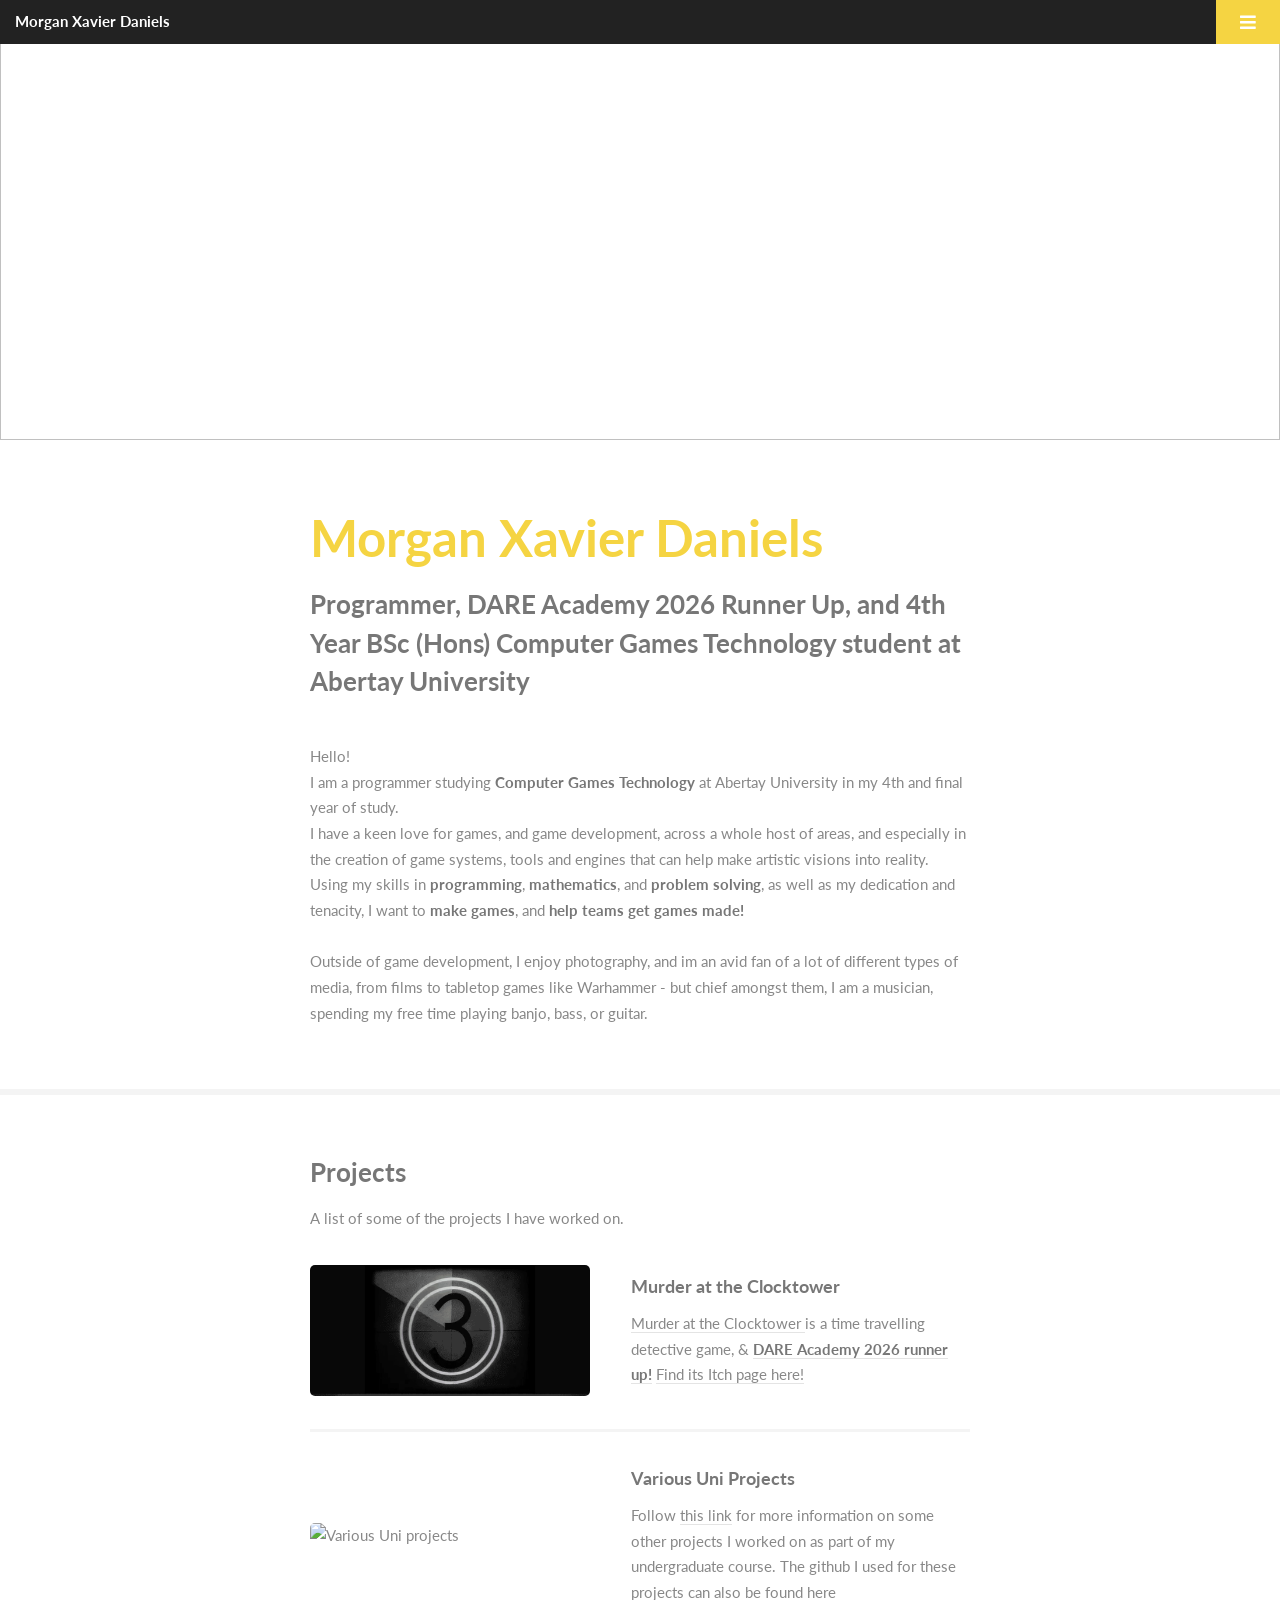
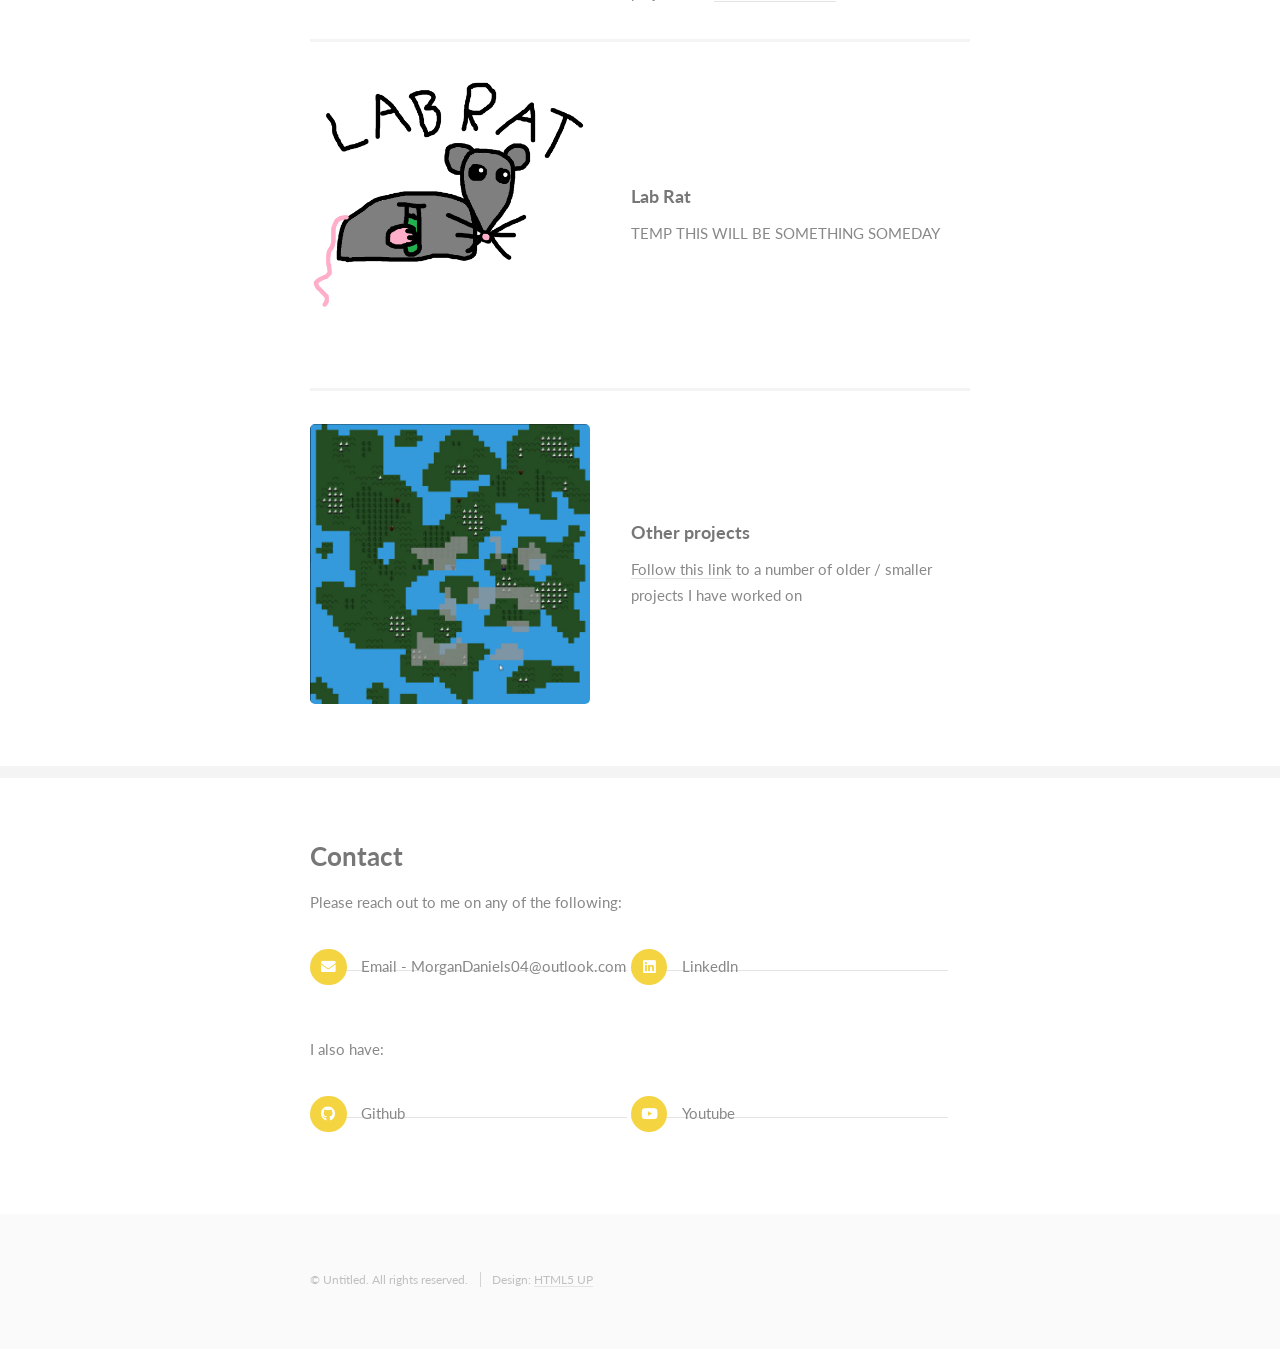
==== commit 3a1c5a80: "Made the mobile 'Waffle' thingy across all resoloutions - seeing how that feels" ====
--- a/index.html
+++ b/index.html
@@ -15,7 +15,7 @@
 		<!-- Header -->
 			<section id="header">
 				<header>
-					<span class="image avatar"><img src="images/about/ProfilePicture.JPG" alt="" /></span>
+					<span class="image avatar"><img src="images/about/ProfilePicture.JPG" alt="A profile picture of someone you should like totally hire" /></span>
 					<h1 id="logo"><a href="#">Morgan Xavier Daniels</a></h1>
 					<p>DARE Academy 2026 Runner Up<br />
 					<hr />
@@ -32,14 +32,14 @@
 					<ul class="icons">
 						<li><a href="mailto:MorganDaniels04@outlook.com" class="icon solid fa-envelope"><span class="label">Email</span></a></li>
 						<li><a href="https://github.com/MDaniels04" class="icon brands fa-github"><span class="label">Github</span></a></li>
-						<li><a href="#" class="icon solid fa-linkedin"><span class="label">LinkedIn</span></a></li>
+						<li><a href="#" class="icon brands fa-linkedin"><span class="label">LinkedIn</span></a></li>
 					</ul>
 
 				</footer>
 			</section>
 
 		<!-- Wrapper -->
-			<div id="wrapper">
+
 
 				<!-- Main -->
 					<div id="main">
@@ -47,7 +47,10 @@
 						<!-- One -->
 							<section id="one">
 								<div class="image main" data-position="center">
-									<img src="images/about/Banner.jpg" alt=""/>
+									<figure>
+										<img src="images/about/Banner.jpg" alt=""/>
+											<figcaption>Photo by me</figcaption>
+									</figure>
 								</div>
 								<div class="container">
 									<header class="major">
@@ -64,6 +67,39 @@
 								</div>
 							</section>
 
+						<!-- Slideshow container -->
+						<!--  <div class="slideshow">
+
+							<div class="slides SSFade">
+								<div class="num-text">1 / 3</div>
+								<img src="images/about/Banner.JPG" width="100%">
+								<div class="cap-text">Caption Text</div>
+							</div>
+
+							<div class="slides SSFade">
+								<div class="num-text">2 / 3</div>
+								<img src="images/about/ProfilePicture.JPG" width="100%">
+								<div class="cap-text">Caption Two</div>
+							</div>
+
+							<div class="slides SSFade">
+								<div class="num-text">3 / 3</div>
+								<img src="images/projects/LabRat.png" width="100%">
+								<div class="cap-text">Caption Three</div>
+							</div>
+
+							<a class="prev" onclick="plusSlides(-1)">&#10094;</a>
+							<a class="next" onclick="plusSlides(1)">&#10095;</a>
+
+						</div>
+
+						<br>
+						<div style="text-align:center">
+							<span class="dot" onclick="currentSlide(1)"></span>
+							<span class="dot" onclick="currentSlide(2)"></span>
+							<span class="dot" onclick="currentSlide(3)"></span>
+						</div>
+						-->
 						<!-- Two -->
 							<section id="two">
 								<div class="container">
@@ -97,9 +133,10 @@
 											<div class="inner">
 												<h4>Lab Rat</h4>
 												<p>
-													Lab Rat is a WIP passion project game engine built in to be platform agnostic.
+													<!--Lab Rat is a WIP passion project game engine built in to be platform agnostic.
 													The first rendering engine implemented shall be Vulkan!
-													Development has not properly started yet, but <a href="https://github.com/MDaniels04/LabRat">keep an eye on the git to keep in the loop<a>
+													Development has not properly started yet, but <a href="https://github.com/MDaniels04/LabRat">keep an eye on the git to keep in the loop<a> -->
+													TEMP THIS WILL BE SOMETHING SOMEDAY 
 												</p>
 											</div>
 
@@ -518,9 +555,7 @@
 							</ul>
 						</div>
 					</section>
-
-			</div>
-
+		
 		<!-- Scripts -->
 			<script src="ReadOnly/assets/js/jquery.min.js"></script>
 			<script src="ReadOnly/assets/js/jquery.scrollex.min.js"></script>
@@ -530,5 +565,34 @@
 			<script src="ReadOnly/assets/js/util.js"></script>
 			<script src="ReadOnly/assets/js/main.js"></script>
 
+	<script>
+		let slideIndex = 1;
+		showSlides(slideIndex);
+
+		function plusSlides(n) {
+			showSlides(slideIndex += n);
+		}
+
+		function currentSlide(n) {
+			showSlides(slideIndex = n);
+		}
+
+		function showSlides(n) {
+			let i;
+			let slides = document.getElementsByClassName("slides");
+			let dots = document.getElementsByClassName("dot");
+			if (n > slides.length) {slideIndex = 1}
+			if (n < 1) {slideIndex = slides.length}
+			for (i = 0; i < slides.length; i++) {
+				slides[i].style.display = "none";
+			}
+			for (i = 0; i < dots.length; i++) {
+				dots[i].className = dots[i].className.replace(" active", "");
+			}
+			slides[slideIndex-1].style.display = "block";
+			dots[slideIndex-1].className += " active";
+		}
+
+	</script>
 	</body>
 </html>
--- a/ReadOnly/assets/css/main.css
+++ b/ReadOnly/assets/css/main.css
@@ -1,5 +1,98 @@
 @import url("fontawesome-all.min.css");
 @import url("https://fonts.googleapis.com/css?family=Lato:400,400italic,700,700italic|Source+Code+Pro:400");
+
+/*Due to the template not being commented, like, at all, i am not 100% sure this hasnt been done elsewhere, and with other uni projects i dont rlly have the time to dig deeper and learn webdev*/
+:root{
+	--BackgroundColour: #fff;
+		--BackgroundColourA: #121218;
+
+	--AccentColour: #f5d442;
+	--AccentTextColour: :
+}
+
+
+/*https://www.w3schools.com/howto/howto_js_slideshow.asp*/
+
+
+
+.slideshow{
+	position: relative;
+	margin: auto;
+}
+
+/*Hidden by default, animations will follow*/
+.slides {
+	display: none;
+}
+
+
+.prev, .next {
+	cursor: pointer;
+	position: absolute;
+	top: 50px;
+	width: auto;
+	margin-top: -22px;
+	padding: 16px;
+	color: white;
+	font-weight: bold;
+	font-size: 18px;
+	transition: 0.6s ease;
+	border-radius: 0 3px 3px 0;
+	user-select: none;
+}
+
+
+.next {
+	right: 0;
+	border-radius: 3px 0 0 3px;
+}
+
+.prev:hover, .next:hover {
+	background-color: rgba(0,0,0,0.8);
+}
+
+.cap-text {
+	color: #f2f2f2;
+	font-size: 15px;
+	padding: 8px 12px;
+	position: absolute;
+	bottom: 8px;
+	width: 100%;
+	text-align: center;
+}
+
+.num-text {
+	color: #f2f2f2;
+	font-size: 12px;
+	padding: 8px 12px;
+	position: absolute;
+	top: 0;
+}
+
+.dot {
+	cursor: pointer;
+	height: 15px;
+	width: 15px;
+	margin: 0 2px;
+	background-color: #bbb;
+	border-radius: 50%;
+	display: inline-block;
+	transition: background-color 0.6s ease;
+}
+
+.active, .dot:hover {
+	background-color: #717171;
+}
+
+.SSFade {
+	animation-name: fade;
+	animation-duration: 1.5s;
+}
+
+@keyframes SSFade {
+	from {opacity: .4}
+	to {opacity: 1}
+}
 
 /*
 	Read Only by HTML5 UP
@@ -23,7 +116,8 @@
 	border: 0;
 	font-size: 100%;
 	font: inherit;
-	vertical-align: baseline;}
+	vertical-align: baseline;
+}
 
 article, aside, details, figcaption, figure,
 footer, header, hgroup, menu, nav, section {
@@ -1759,7 +1853,7 @@
 	}
 
 	header p {
-		color: #aaa;
+		color: var(--AccentColour);
 		position: relative;
 		margin: 0 0 1.6875em 0;
 	}
@@ -1785,7 +1879,7 @@
 	}
 
 	header.major h2 {
-		color: #f5d442;
+		color: var(--AccentColour);
 		font-size: 3.5em;
 	}
 
@@ -2199,9 +2293,13 @@
 			}
 
 		.image.main {
-			display: block;
-			height: 20em;
+			height: 30em;
+			display:block;
 			border-radius: 0;
+		}
+
+		.image.main.MatCt{
+			height: 40em;
 		}
 
 			.image.main img {
@@ -2720,11 +2818,11 @@
 			}
 
 		#header header p {
-			color: #b7eadc;
+			color: #ffffff;
 		}
 
 		#header a {
-			color: #d2f2e9;
+			color: #ffffff;
 		}
 
 			#header a:hover {
@@ -2751,7 +2849,7 @@
 			}
 
 			#header > header p {
-				color: #d2f2e9;
+				color: #ffffff;
 				font-style: italic;
 				margin: 1em 0 0 0;
 			}
@@ -2772,7 +2870,7 @@
 			}
 
 				#header > footer .icons li a {
-					color: #b7eadc;
+					color: #ffffff;
 				}
 
 		#header > nav {
@@ -2789,7 +2887,7 @@
 			}
 
 				#header > nav ul li {
-					border-top: solid 2px #5ccfb1;
+					border-top: solid 2px #ffffff;
 					display: block;
 					padding: 0;
 				}
@@ -2805,7 +2903,7 @@
 						padding: 0.85em 0;
 						text-decoration: none;
 					}
-
+			
 						#header > nav ul li a.active {
 							background: #fff;
 							color: #f5d442 !important;
@@ -2818,12 +2916,13 @@
 /* Wrapper */
 
 	#wrapper {
-		background: #fff;
+		background: var(--BackgroundColour);
 		padding-right: 23em;
 	}
 
 /* Main */
 
+	
 	#main > section {
 		border-top: solid 6px #f4f4f4;
 	}
@@ -2870,6 +2969,134 @@
 					color: inherit;
 				}
 
+
+				/*THIS STUFF MAKES THE WAFFLE FOR THE ABOUT ME BIT PERMENANTLY VISIBLE...*/
+
+#titleBar {
+	-moz-backface-visibility: hidden;
+	-webkit-backface-visibility: hidden;
+	-ms-backface-visibility: hidden;
+	backface-visibility: hidden;
+	-moz-transition: -moz-transform 0.5s ease;
+	-webkit-transition: -webkit-transform 0.5s ease;
+	-ms-transition: -ms-transform 0.5s ease;
+	transition: transform 0.5s ease;
+	display: block;
+	height: 44px;
+	left: 0;
+	position: fixed;
+	top: 0;
+	width: 100%;
+	z-index: 10001;
+	background: #222;
+	color: #fff;
+	min-width: 320px;
+}
+
+#titleBar .title {
+	color: #fff;
+	display: block;
+	font-weight: 700;
+	height: 44px;
+	line-height: 44px;
+	padding: 0 1em;
+	width: 100%;
+	text-align: left;
+}
+
+#titleBar .title a {
+	border: 0;
+	text-decoration: none;
+}
+
+#titleBar .toggle {
+	text-decoration: none;
+	height: 4em;
+	position: absolute;
+	top: 0;
+	width: 6em;
+	border: 0;
+	outline: 0;
+	right: 0;
+}
+
+#titleBar .toggle:before {
+	-moz-osx-font-smoothing: grayscale;
+	-webkit-font-smoothing: antialiased;
+	display: inline-block;
+	font-style: normal;
+	font-variant: normal;
+	text-rendering: auto;
+	line-height: 1;
+	text-transform: none !important;
+	font-family: 'Font Awesome 5 Free';
+	font-weight: 900;
+}
+
+#titleBar .toggle:before {
+	background: #f5d442;
+	color: #ffffff;
+	content: '\f0c9';
+	display: block;
+	font-size: 18px;
+	height: 44px;
+	line-height: 44px;
+	position: absolute;
+	text-align: center;
+	top: 0;
+	width: 64px;
+	right: 0;
+}
+
+body.header-visible #wrapper, body.header-visible #titleBar {
+	-moz-transform: translateX(-23em);
+	-webkit-transform: translateX(-23em);
+	-ms-transform: translateX(-23em);
+	transform: translateX(-23em);
+}
+
+body.header-visible #header {
+	-moz-transform: translateX(0);
+	-webkit-transform: translateX(0);
+	-ms-transform: translateX(0);
+	transform: translateX(0);
+}
+
+#header {
+	-moz-backface-visibility: hidden;
+	-webkit-backface-visibility: hidden;
+	-ms-backface-visibility: hidden;
+	backface-visibility: hidden;
+	-moz-transition: -moz-transform 0.5s ease;
+	-webkit-transition: -webkit-transform 0.5s ease;
+	-ms-transition: -ms-transform 0.5s ease;
+	transition: transform 0.5s ease;
+	display: block;
+	height: 100%;
+	overflow-y: auto;
+	position: fixed;
+	top: 0;
+	width: 23em;
+	z-index: 10002;
+	-moz-transform: translateX(23em);
+	-webkit-transform: translateX(23em);
+	-ms-transform: translateX(23em);
+	transform: translateX(23em);
+	right: 0;
+}
+
+#header > footer {
+	bottom: auto;
+	left: auto;
+	margin: 0.5em 0 0 0;
+	position: relative;
+	right: auto;
+	top: auto;
+}
+
+/*////*/
+
+
 /* XLarge */
 
 	@media screen and (max-width: 1680px) {
@@ -2912,6 +3139,7 @@
 
 	@media screen and (max-width: 1280px) {
 
+		
 		/* Basic */
 
 			body, input, select, textarea {
@@ -2933,10 +3161,6 @@
 	}
 
 /* Medium */
-
-	#titleBar {
-		display: none;
-	}
 
 	@media screen and (max-width: 1024px) {
 
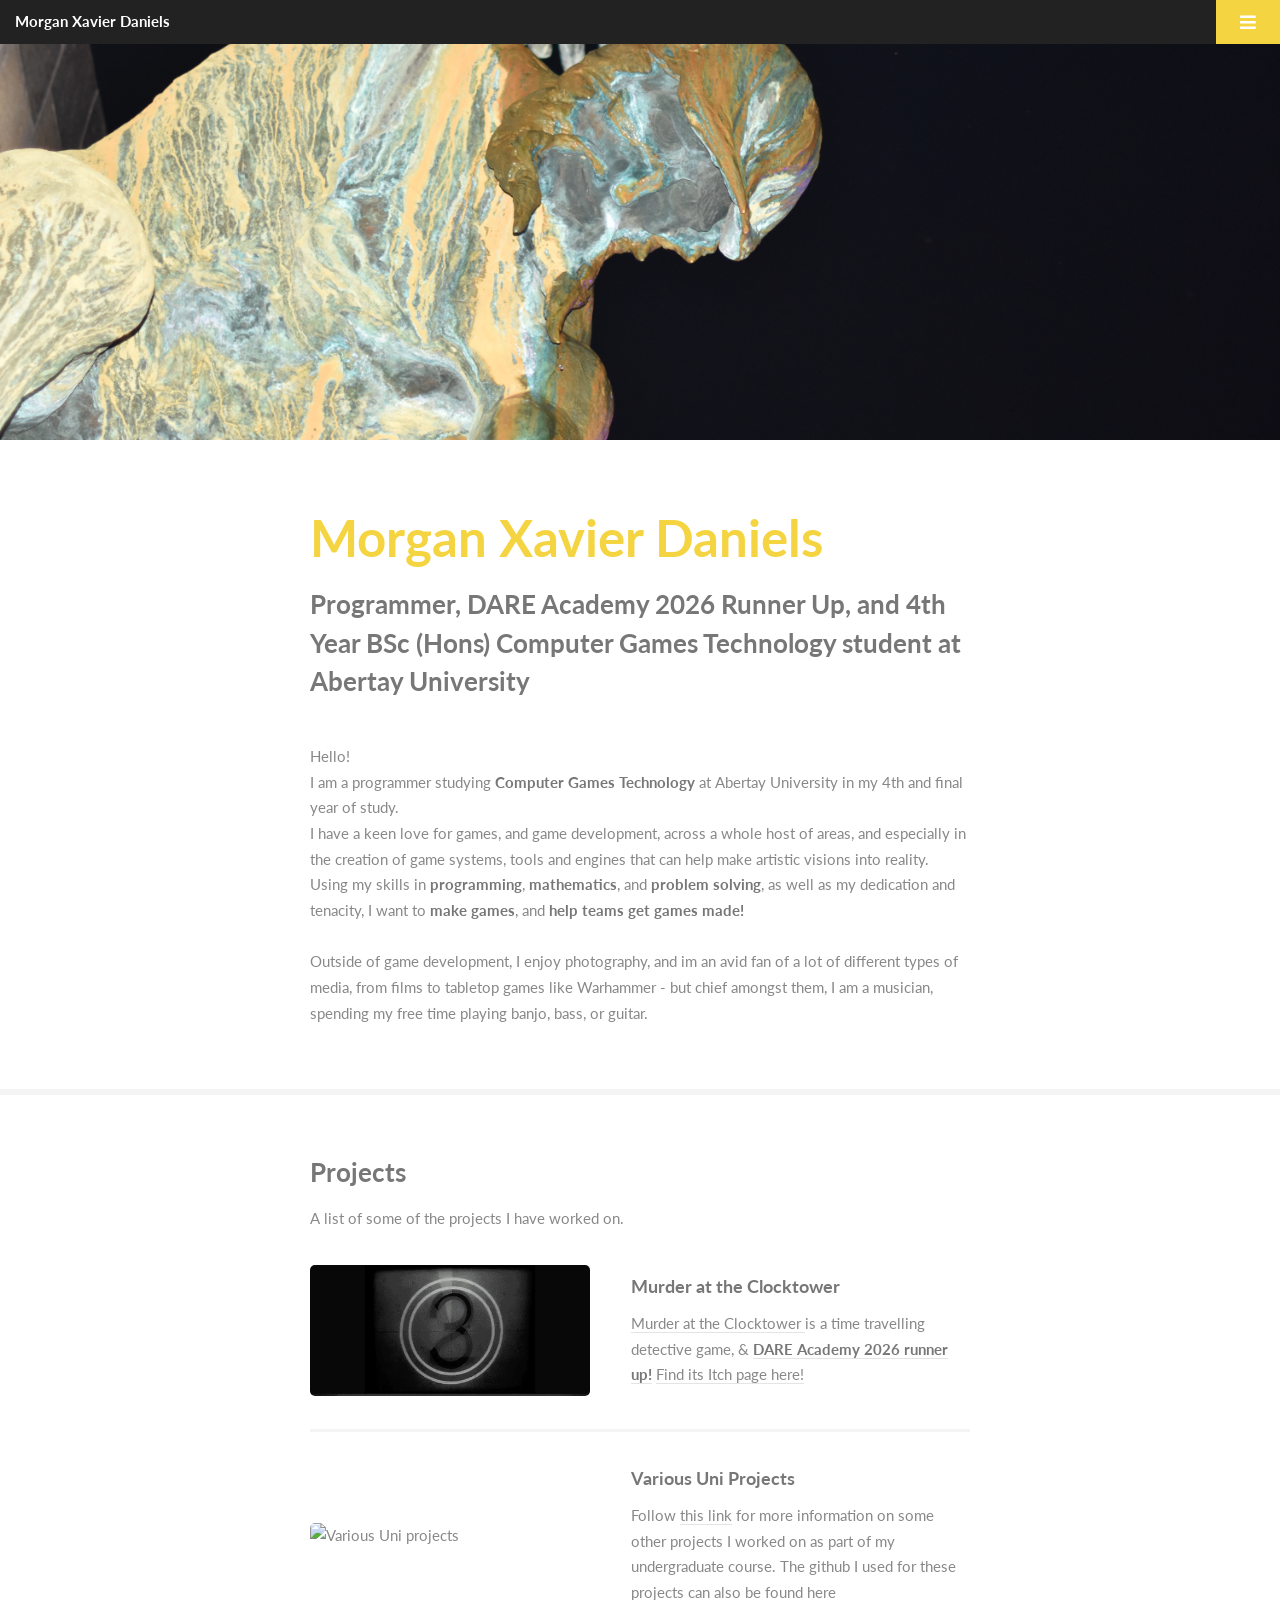
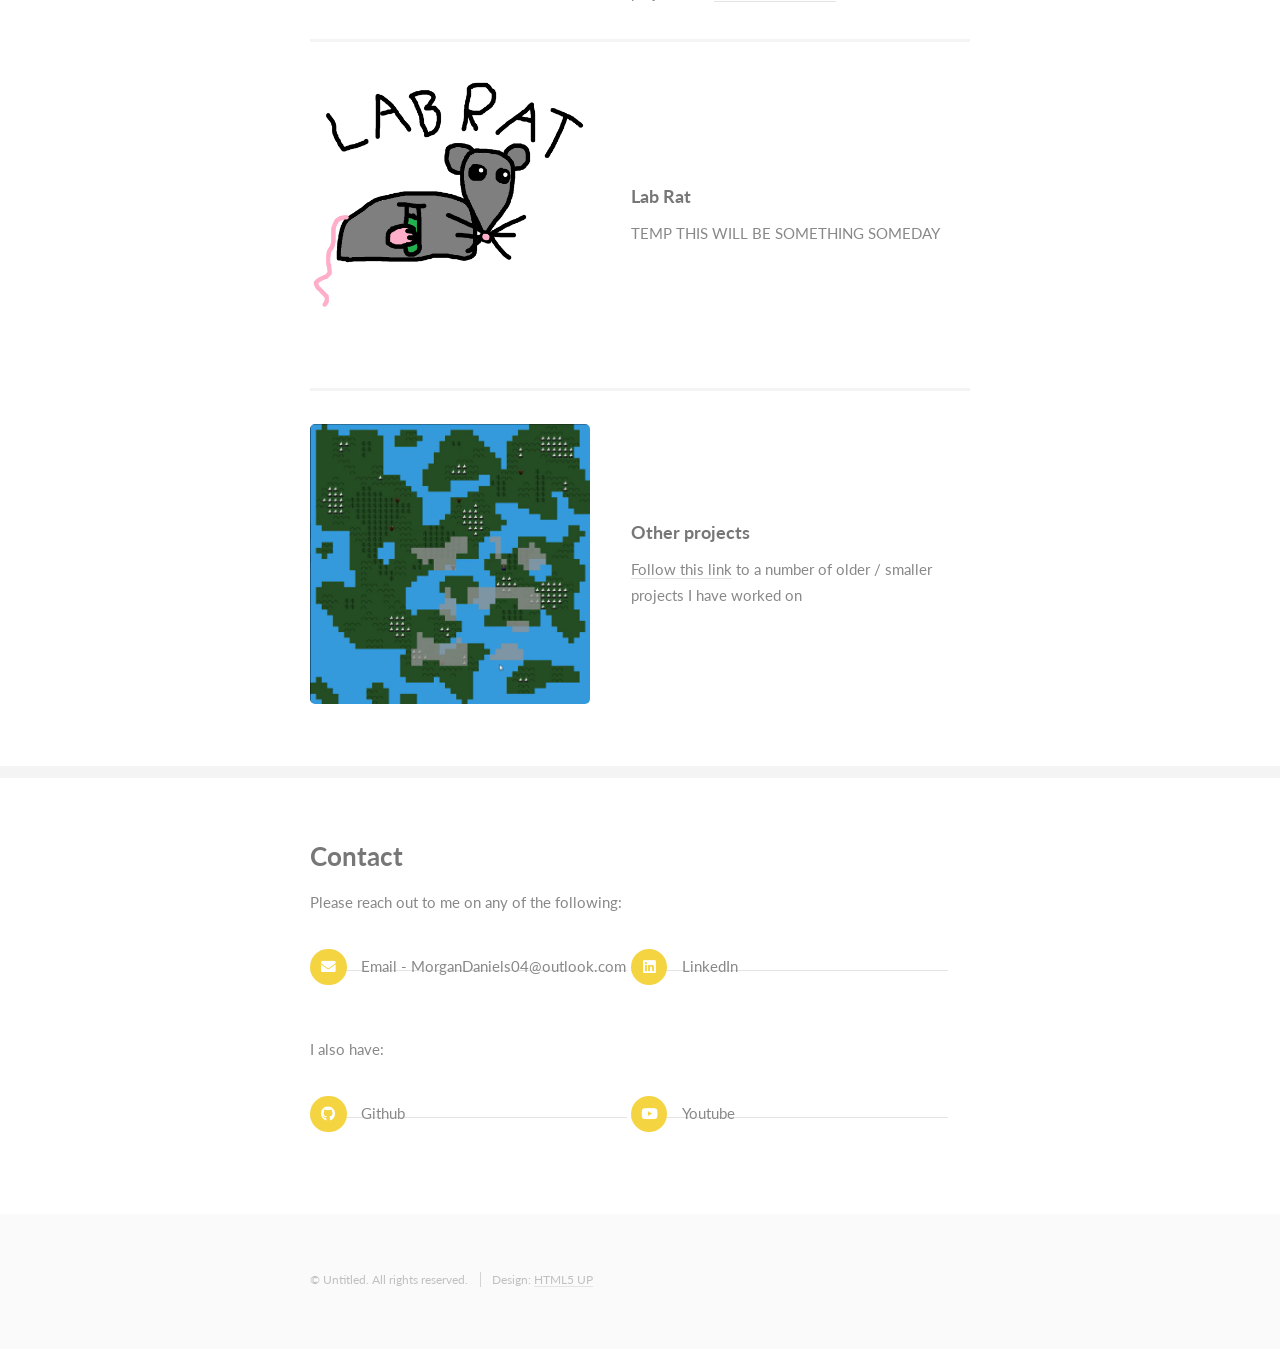
==== commit aa126400: "Fixed the banner. Again" ====
--- a/index.html
+++ b/index.html
@@ -48,7 +48,7 @@
 							<section id="one">
 								<div class="image main" data-position="center">
 									<figure>
-										<img src="images/about/Banner.jpg" alt=""/>
+										<img src="images/about/Banner.JPG" alt=""/>
 											<figcaption>Photo by me</figcaption>
 									</figure>
 								</div>
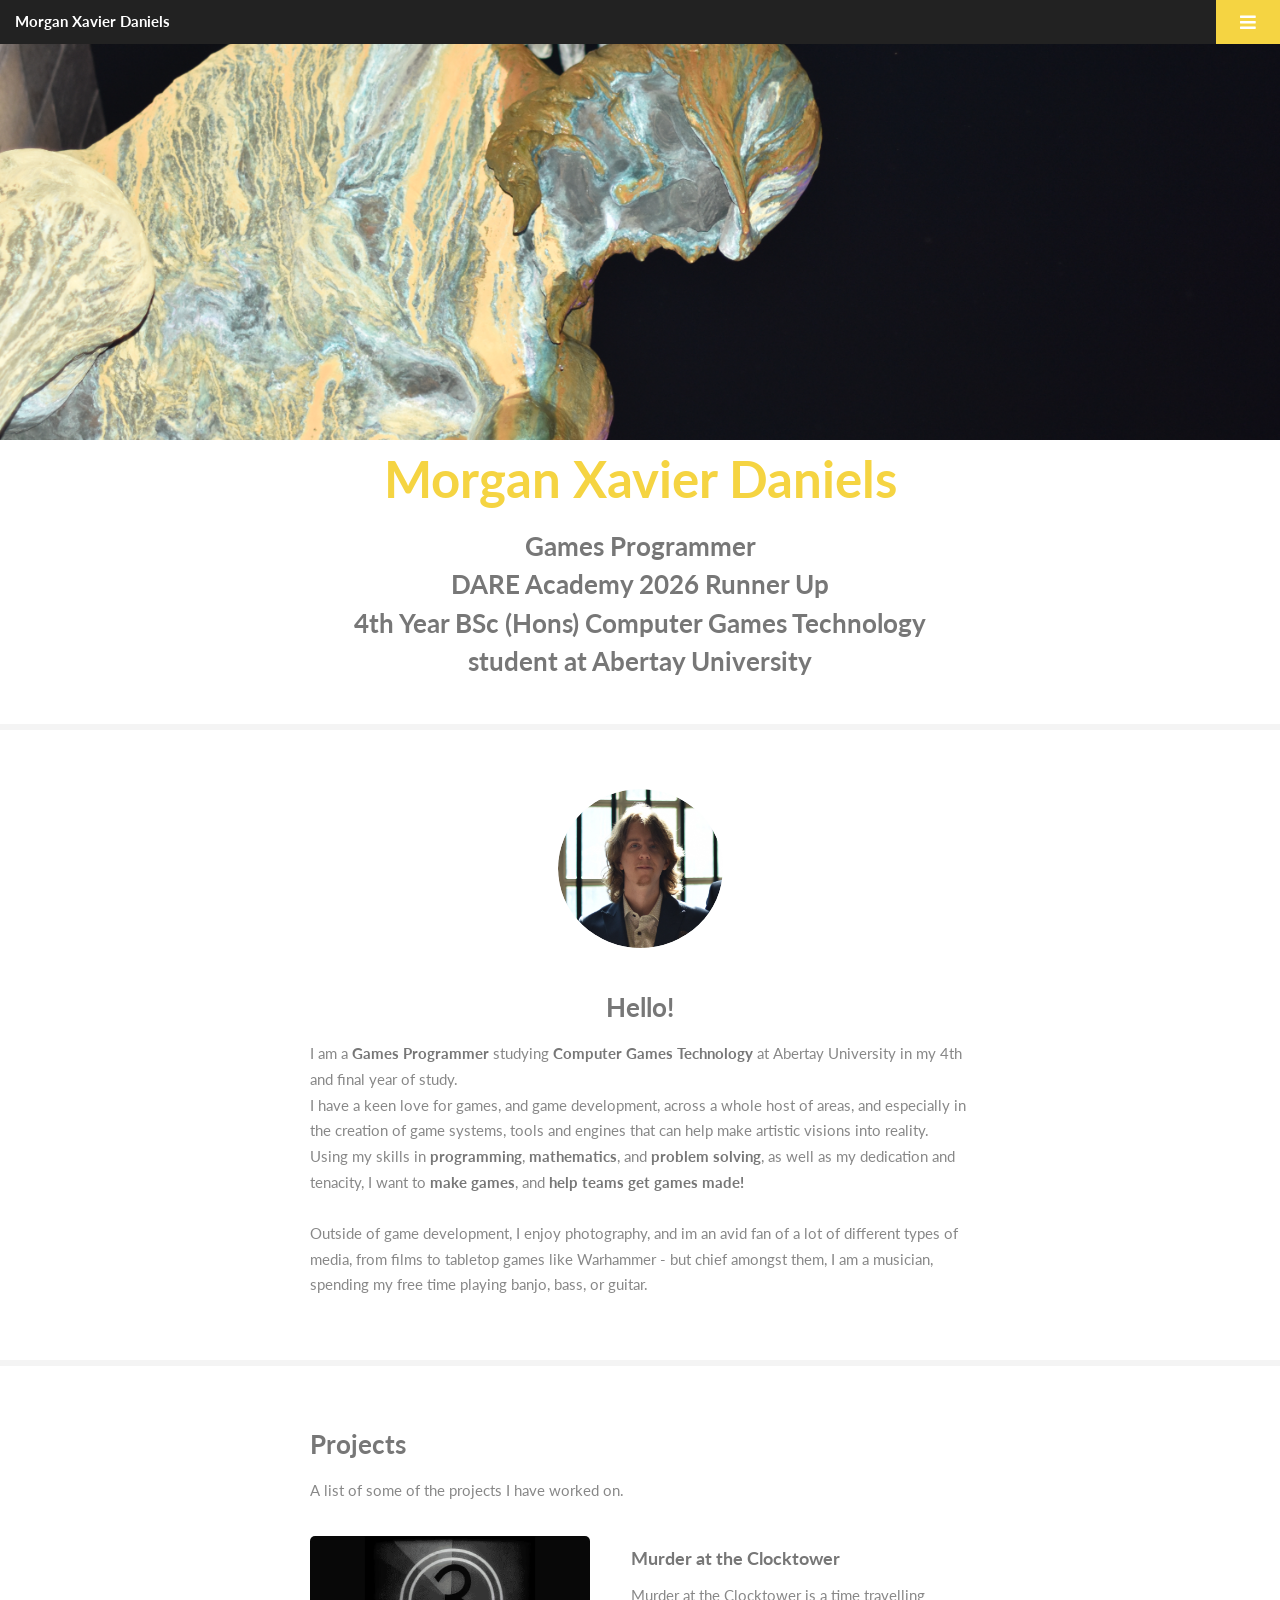
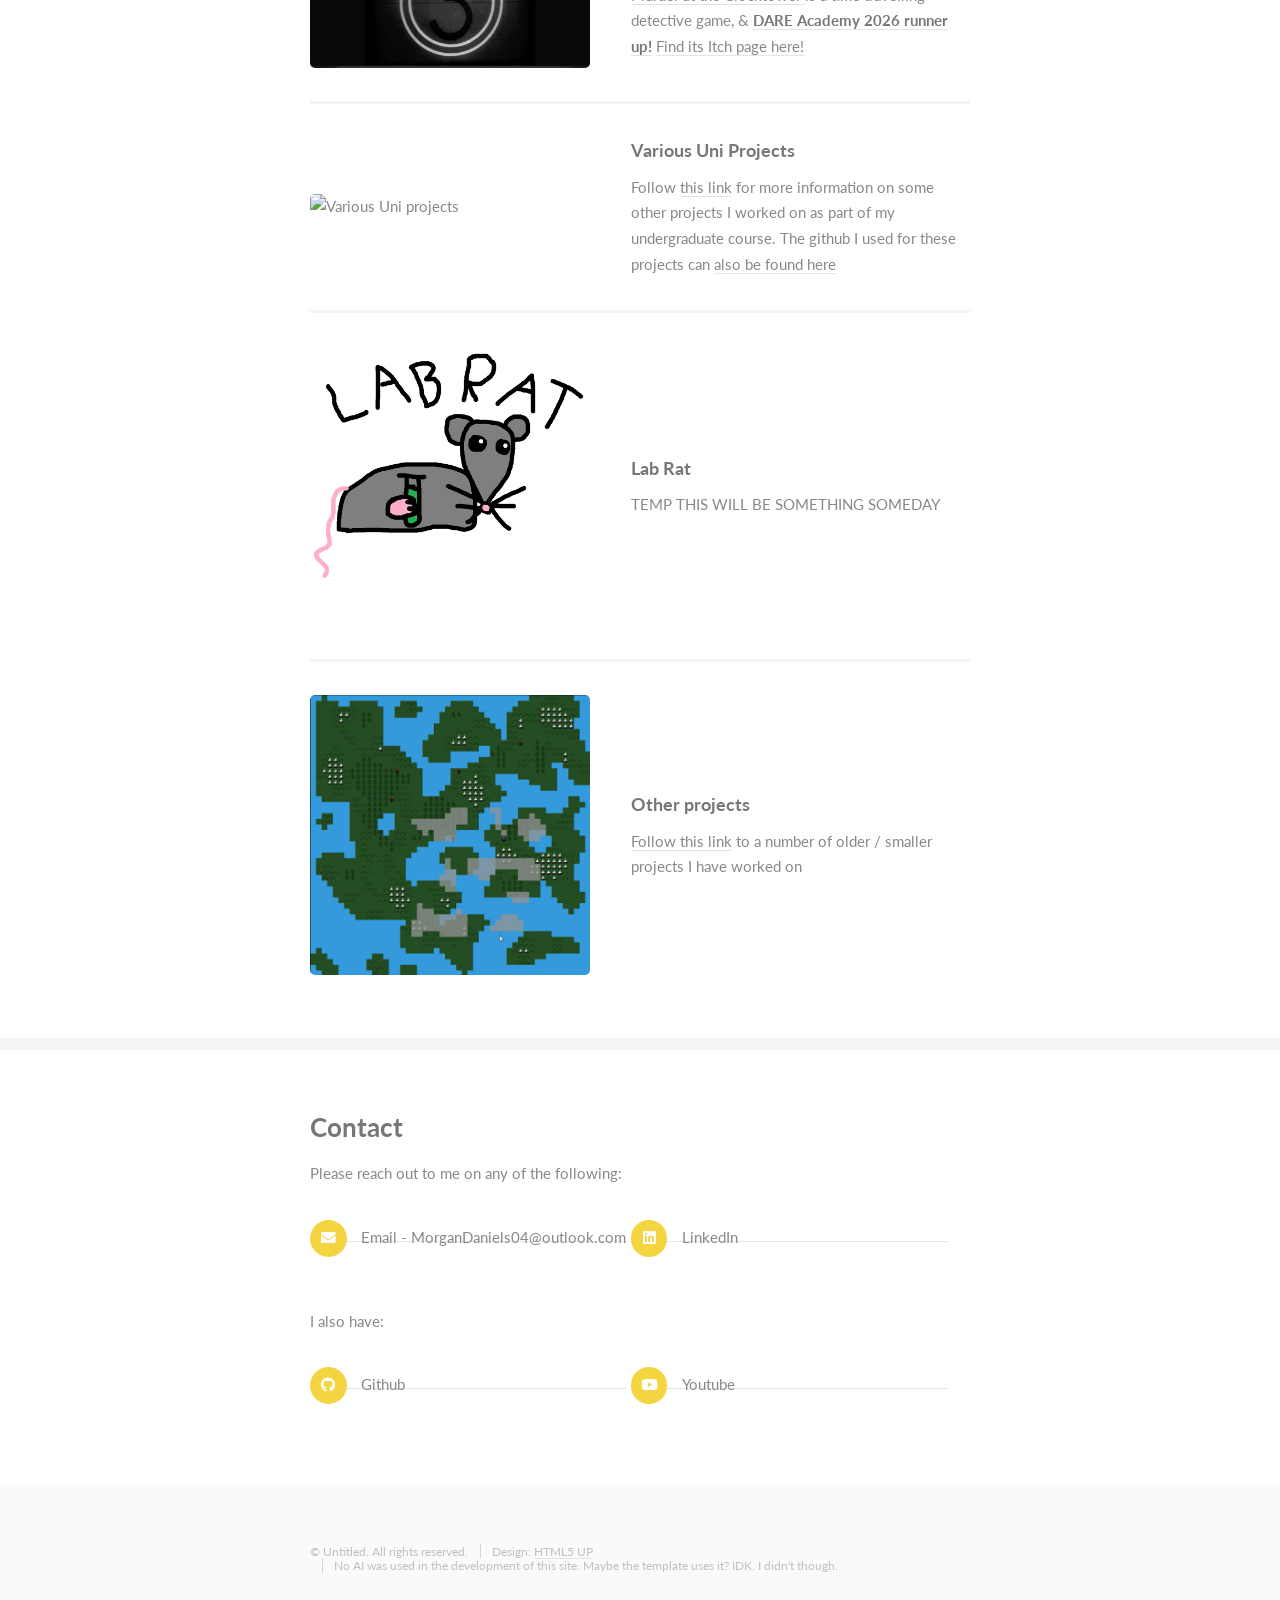
==== commit 15e069b6: "Made it  look a bit nicer again" ====
--- a/index.html
+++ b/index.html
@@ -17,9 +17,11 @@
 				<header>
 					<span class="image avatar"><img src="images/about/ProfilePicture.JPG" alt="A profile picture of someone you should like totally hire" /></span>
 					<h1 id="logo"><a href="#">Morgan Xavier Daniels</a></h1>
-					<p>DARE Academy 2026 Runner Up<br />
+					<p>Games Programmer
 					<hr />
-					BSc (Hons) Computer Games Technology at Abertay University</p>
+					DARE Academy 2026 Runner Up<br /> <br/>
+					BSc (Hons) Computer Games Technology <br/>
+					Abertay University</p>
 				</header>
 				<nav id="nav">
 					<ul>
@@ -45,28 +47,33 @@
 					<div id="main">
 
 						<!-- One -->
+						<div class="CentreMe">
 							<section id="one">
-								<div class="image main" data-position="center">
-									<figure>
+									<div class="image main" data-position="center">
 										<img src="images/about/Banner.JPG" alt=""/>
-											<figcaption>Photo by me</figcaption>
-									</figure>
-								</div>
+									</div>
 								<div class="container">
 									<header class="major">
 										<h2>Morgan Xavier Daniels</h2>
-										<p>Programmer, DARE Academy 2026 Runner Up, and 4th Year BSc (Hons) Computer Games Technology student at Abertay University<br /></p>
+										<p>Games Programmer<br/> DARE Academy 2026 Runner Up <br/>4th Year BSc (Hons) Computer Games Technology student at Abertay University<br /></p>
 									</header>
-									<p>Hello!<br/>
-										I am a programmer studying <b>Computer Games Technology</b> at Abertay University in my 4th and final year of study.<br/>
+								</div>
+							</section>
+						</div>
+						<section id="abt">
+							<div class="container">
+								<div class="CentreMe">
+								<span class="image avatar"><img src="images/about/ProfilePicture.JPG" alt="A profile picture of someone you should like totally hire"/></span>
+									<p><h3><b>Hello!</b></h3></div>
+								I am a <b>Games Programmer</b> studying <b>Computer Games Technology</b> at Abertay University in my 4th and final year of study.<br/>
 										I have a keen love for games, and game development, across a whole host of areas, and especially in the creation of game systems, tools and engines that can help make artistic visions into reality. <br/>
 										Using my skills in <b>programming</b>, <b>mathematics</b>, and <b>problem solving</b>, as well as my dedication and tenacity, I want to <b>make games</b>, and <b>help teams get games made!</b></br>
 										<br/>
 										Outside of game development, I enjoy photography, and  im an avid fan of a lot of different types of media, from films to tabletop games like Warhammer - but chief amongst them, I am a musician, spending my free time playing banjo, bass, or guitar.
 									</p>
-								</div>
-							</section>
-
+
+							</div>
+						</section>
 						<!-- Slideshow container -->
 						<!--  <div class="slideshow">
 
@@ -552,7 +559,9 @@
 						<div class="container">
 							<ul class="copyright">
 								<li>&copy; Untitled. All rights reserved.</li><li>Design: <a href="http://html5up.net">HTML5 UP</a></li>
+								<li>No AI was used in the development of this site. Maybe the template uses it? IDK. I didn't though.</li>
 							</ul>
+
 						</div>
 					</section>
 		
--- a/ReadOnly/assets/css/main.css
+++ b/ReadOnly/assets/css/main.css
@@ -10,9 +10,12 @@
 	--AccentTextColour: :
 }
 
+.CentreMe
+{
+	text-align:center;
+}
 
 /*https://www.w3schools.com/howto/howto_js_slideshow.asp*/
-
 
 
 .slideshow{
@@ -2284,6 +2287,7 @@
 		.image.avatar {
 			border-radius: 100%;
 			overflow: hidden;
+			width: 25%;
 		}
 
 			.image.avatar img {
@@ -2292,6 +2296,7 @@
 				width: 100%;
 			}
 
+
 		.image.main {
 			height: 30em;
 			display:block;
@@ -2300,6 +2305,7 @@
 
 		.image.main.MatCt{
 			height: 40em;
+			translate: 0px 44px;
 		}
 
 			.image.main img {
@@ -3186,6 +3192,7 @@
 
 			.image.main {
 				height: 20em;
+				translate: 0px 44px;
 			}
 
 		/* Header */
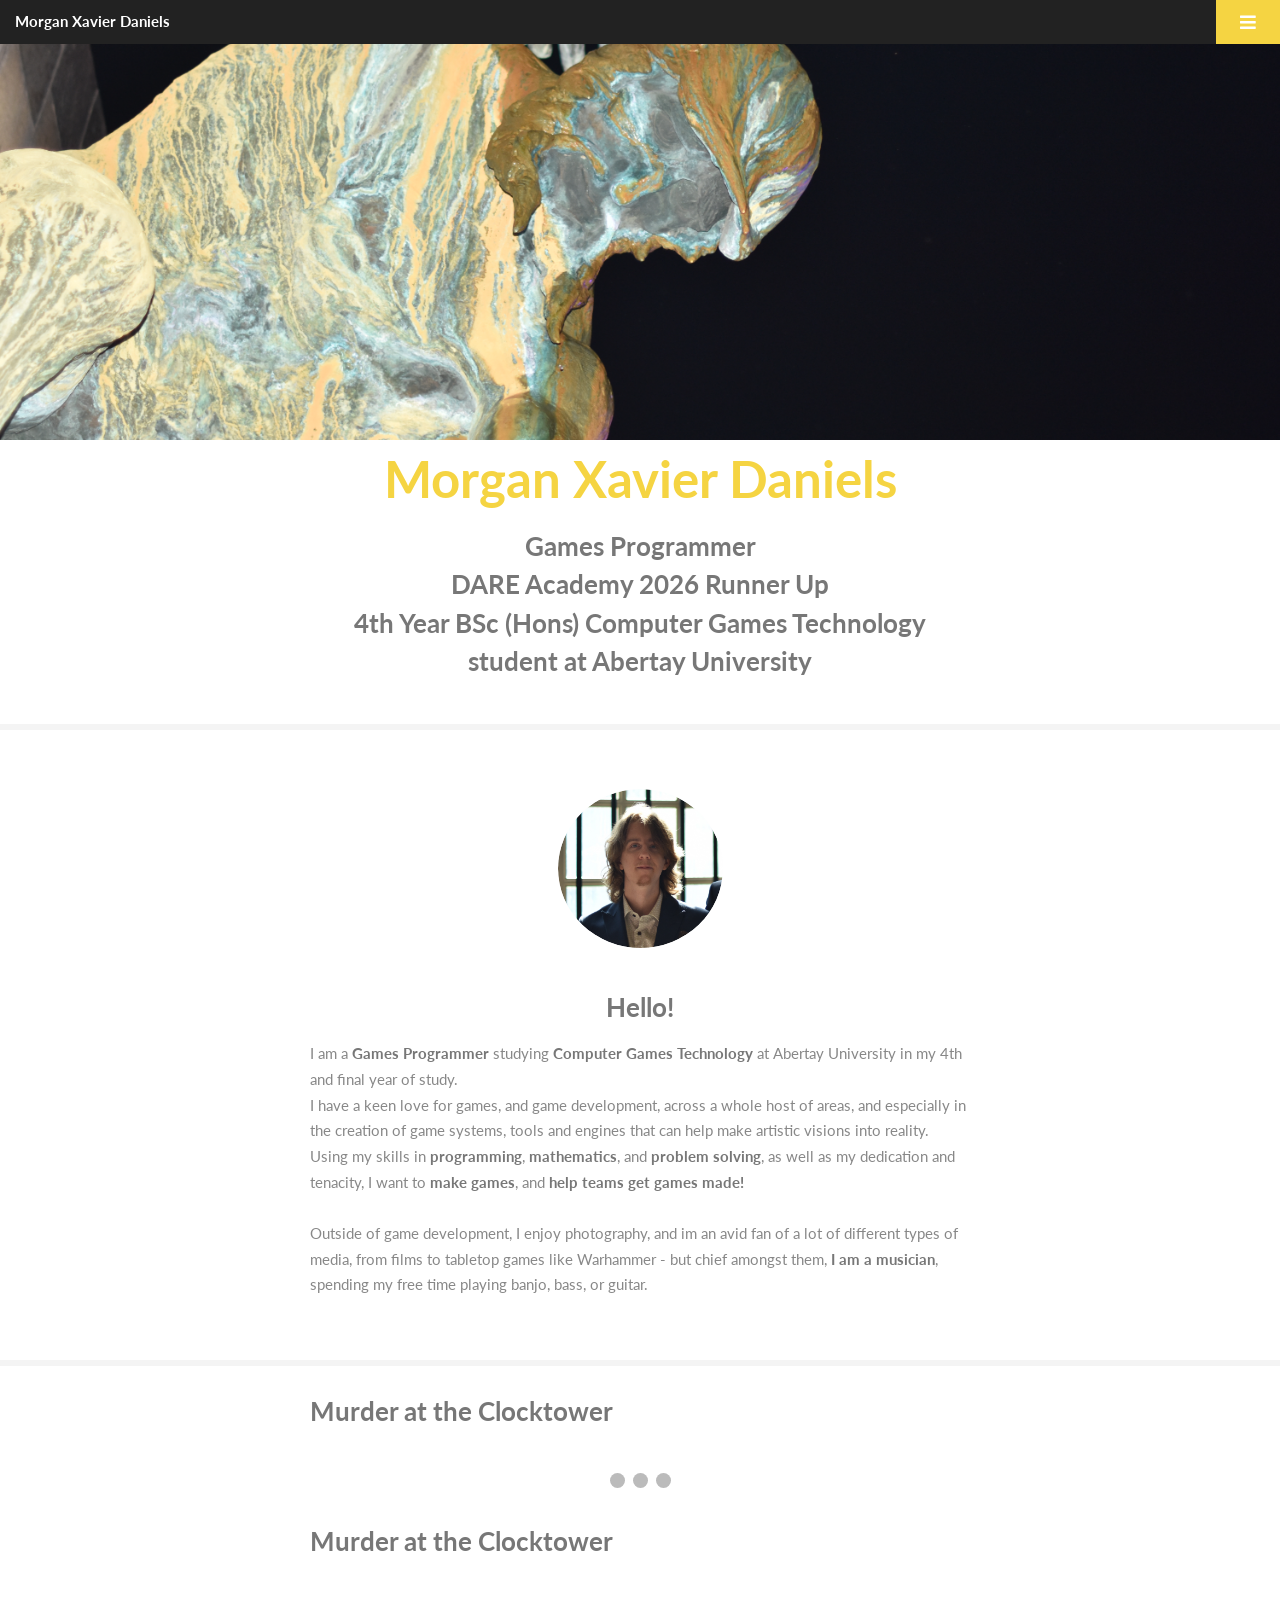
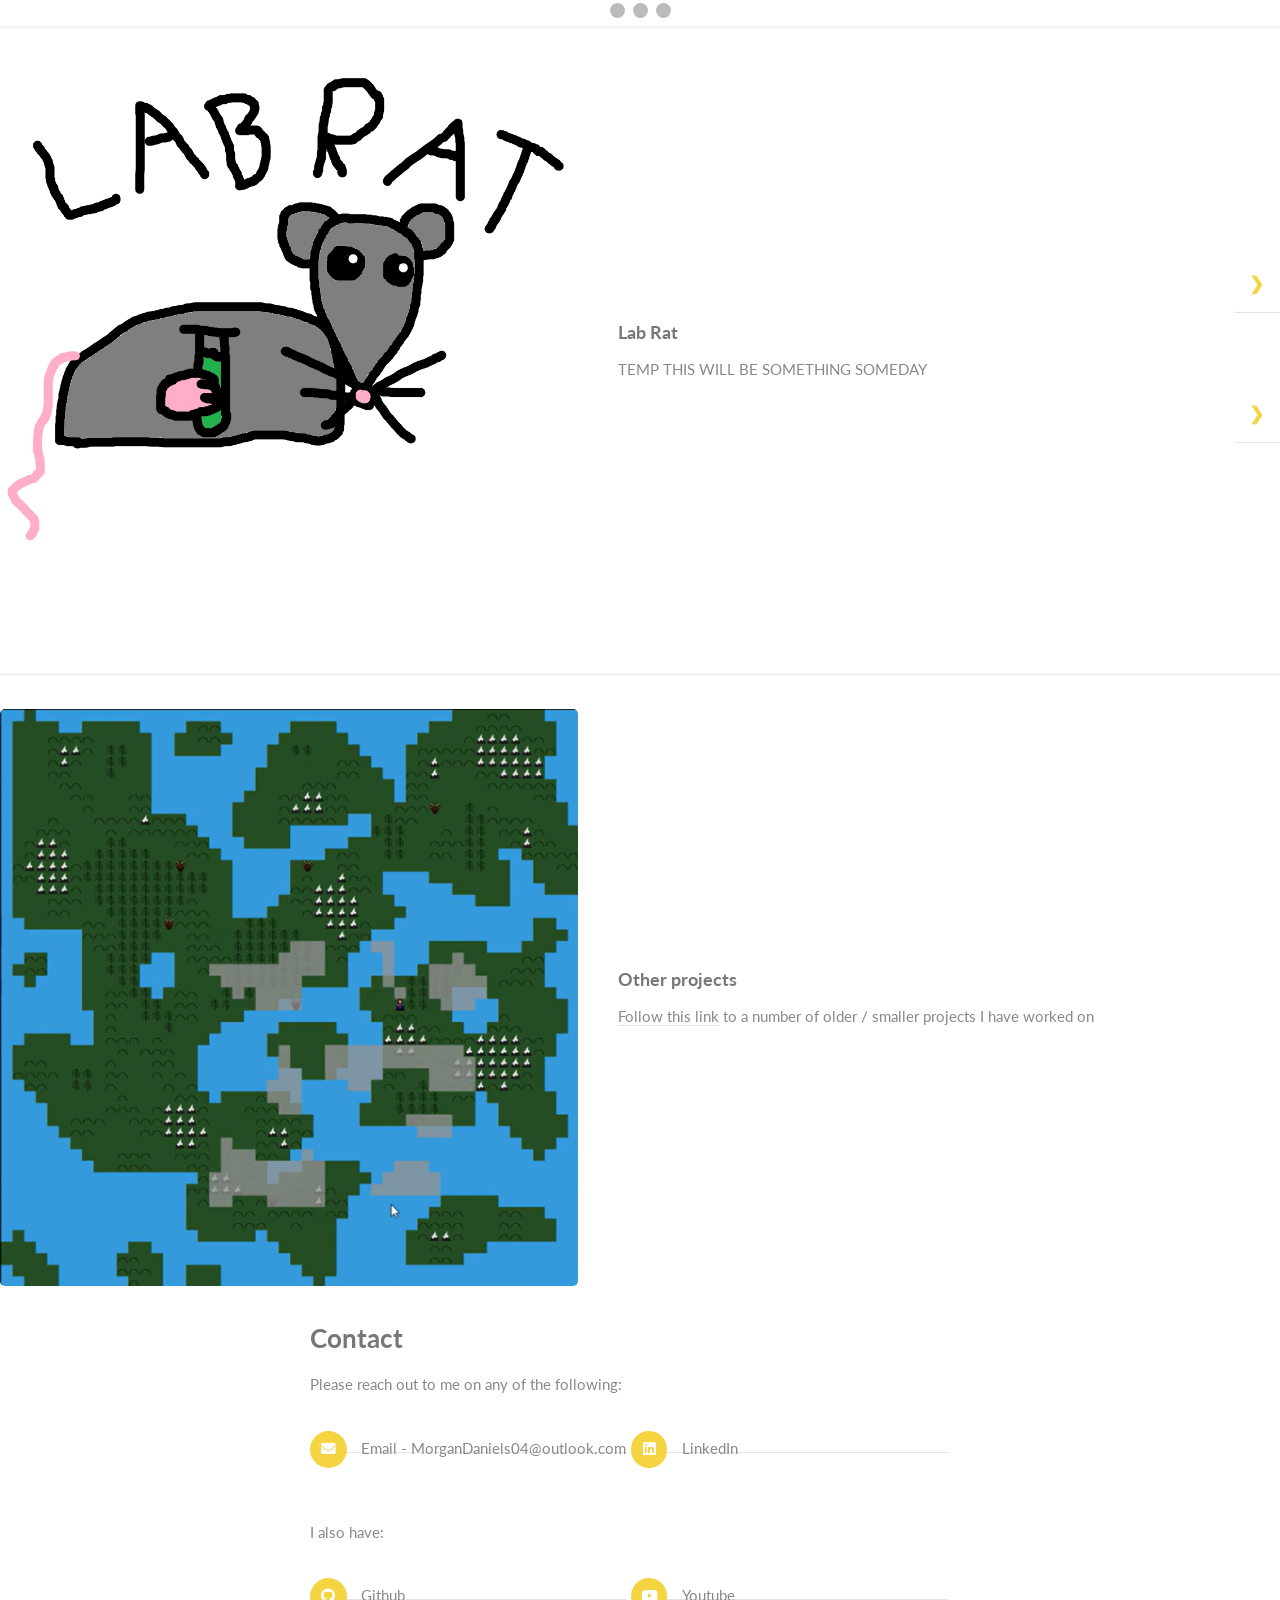
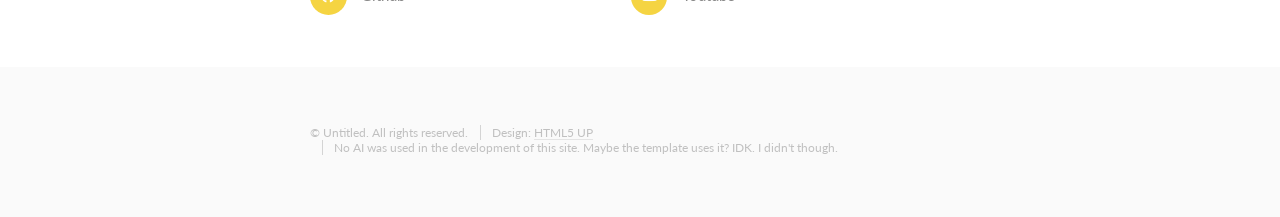
==== commit 26f0d45e: "I broke the slideshows, but they are coming" ====
--- a/index.html
+++ b/index.html
@@ -69,138 +69,152 @@
 										I have a keen love for games, and game development, across a whole host of areas, and especially in the creation of game systems, tools and engines that can help make artistic visions into reality. <br/>
 										Using my skills in <b>programming</b>, <b>mathematics</b>, and <b>problem solving</b>, as well as my dedication and tenacity, I want to <b>make games</b>, and <b>help teams get games made!</b></br>
 										<br/>
-										Outside of game development, I enjoy photography, and  im an avid fan of a lot of different types of media, from films to tabletop games like Warhammer - but chief amongst them, I am a musician, spending my free time playing banjo, bass, or guitar.
+										Outside of game development, I enjoy photography, and  im an avid fan of a lot of different types of media, from films to tabletop games like Warhammer - but chief amongst them, <b>I am a musician</b>, spending my free time playing banjo, bass, or guitar.
 									</p>
 
 							</div>
 						</section>
-						<!-- Slideshow container -->
-						<!--  <div class="slideshow">
-
-							<div class="slides SSFade">
-								<div class="num-text">1 / 3</div>
-								<img src="images/about/Banner.JPG" width="100%">
-								<div class="cap-text">Caption Text</div>
-							</div>
-
-							<div class="slides SSFade">
-								<div class="num-text">2 / 3</div>
-								<img src="images/about/ProfilePicture.JPG" width="100%">
-								<div class="cap-text">Caption Two</div>
-							</div>
-
-							<div class="slides SSFade">
-								<div class="num-text">3 / 3</div>
-								<img src="images/projects/LabRat.png" width="100%">
-								<div class="cap-text">Caption Three</div>
-							</div>
-
-							<a class="prev" onclick="plusSlides(-1)">&#10094;</a>
-							<a class="next" onclick="plusSlides(1)">&#10095;</a>
-
-						</div>
-
-						<br>
-						<div style="text-align:center">
-							<span class="dot" onclick="currentSlide(1)"></span>
-							<span class="dot" onclick="currentSlide(2)"></span>
-							<span class="dot" onclick="currentSlide(3)"></span>
-						</div>
-						-->
+
 						<!-- Two -->
 							<section id="two">
-								<div class="container">
-									<h3>Projects</h3>
-									<p>A list of some of the projects I have worked on.</p>
-									<div class="features">
-										<article>
-											<a href="MatCt.html" class="image"><img src="images/projects/MatCtLoop.gif" alt="Murder at the Clocktower" /></a>
-											<div class="inner">
-												<a href="MatCt.html"><h4>Murder at the Clocktower</h4></a>
-												<p>
-													<a href="MatCt.html"> Murder at the Clocktower </a> is a time travelling detective game, & <a target="_blank" href="https://www.abertay.ac.uk/news/2026/finch-outside-the-box-announced-as-winner-of-abertay-university-s-dare-academy-2026/"><b>DARE Academy  2026 runner up!</b></a>
-													<a href="https://exotic-rat-studios.itch.io/murder-at-the-clocktower/devlog/1624642/murder-at-the-clocktower-v20-out-now">Find its Itch page here!</a><br/>
-													
-												</p>
-											</div>
-										</article>
-										<article>
-										<a href="uni.html" class="image"><img src="images/projects/304.gif" alt="Various Uni projects" /></a>
+
+								<script>NewShow(0)</script>
+
+								<div class="features">
+									<!-- Slideshow container -->
+									<div class="container">
+										<br />
+										<h3>Murder at the Clocktower</h3>
+									</div>
+
+									<div class="slideshow">
+										<a href="MatCt.html">
+											<div class="slides SSFade">
+												<div class="image main MatCt" data-position="center">
+													<img src="images/projects/MatCtLoop.gif">
+												</div>
+												<div class="cap-text">Murder at the Clocktower</div>
+												<div class="num-text">1 / 3</div>
+											</div>
+										</a>
+
+										<a href="MatCt.html">
+											<div class="slides SSFade">
+												<div class="image main MatCt" data-position="center">
+													<img src="images/projects/MatCtTime.gif">
+												</div>
+												<div class="cap-text">TEMP</div>
+												<div class="num-text">2 / 3</div>
+											</div>
+										</a>
+
+										<a href="MatCt.html">
+											<div class="slides SSFade">
+
+												<div class="image main MatCt" data-position="center">
+													<img src="images/projects/MatCtSus.gif">
+												</div>
+												<div class="cap-text">TEMP</div>
+												<div class="num-text">3 / 3</div>
+											</div>
+										</a>
+
+
+										<a class="prev" onclick="GetShow(0).plusSlides(-1)">&#10094;</a>
+										<a class="next" onclick="GetShow(0).plusSlides(1)">&#10095;</a>
+
+									</div>
+
+									<br>
+									<div style="text-align:center">
+										<span class="dot" onclick="GetShow(0).currentSlide(1)"></span>
+										<span class="dot" onclick="GetShow(0).currentSlide(2)"></span>
+										<span class="dot" onclick="GetShow(0).currentSlide(3)"></span>
+									</div>
+
+									<div class="container">
+										<br />
+										<h3>Murder at the Clocktower</h3>
+									</div>
+
+									<div class="slideshow">
+										<a href="MatCt.html">
+											<div class="slides SSFade">
+												<div class="image main MatCt" data-position="center">
+													<img src="images/projects/MatCtLoop.gif">
+												</div>
+												<div class="cap-text">Murder at the Clocktower</div>
+												<div class="num-text">1 / 3</div>
+											</div>
+										</a>
+
+										<a href="MatCt.html">
+											<div class="slides SSFade">
+												<div class="image main MatCt" data-position="center">
+													<img src="images/projects/MatCtTime.gif">
+												</div>
+												<div class="cap-text">TEMP</div>
+												<div class="num-text">2 / 3</div>
+											</div>
+										</a>
+
+										<a href="MatCt.html">
+											<div class="slides SSFade">
+
+												<div class="image main MatCt" data-position="center">
+													<img src="images/projects/MatCtSus.gif">
+												</div>
+												<div class="cap-text">TEMP</div>
+												<div class="num-text">3 / 3</div>
+											</div>
+										</a>
+
+
+										<a class="prev" onclick="plusSlides(-1)">&#10094;</a>
+										<a class="next" onclick="plusSlides(1)">&#10095;</a>
+
+									</div>
+
+									<br>
+									<div style="text-align:center">
+										<span class="dot" onclick="currentSlide(1)"></span>
+										<span class="dot" onclick="currentSlide(2)"></span>
+										<span class="dot" onclick="currentSlide(3)"></span>
+									</div>
+
+
+
+
+
+
+									<article>
+
+										<a href="https://github.com/MDaniels04/LabRat" class="image"><img src="images/projects/LabRat.png" alt="Lab Rat Game Engine" /></a>
 										<div class="inner">
-											<h4>Various Uni Projects</h4>
+											<h4>Lab Rat</h4>
 											<p>
-												Follow <a href="uni.html">this link</a> for more information on some other projects I worked on as part of my undergraduate course.
-												The github I used for these projects can <a href="https://github.com/MXDanCGT">also be found here</a>
+												<!--Lab Rat is a WIP passion project game engine built in to be platform agnostic.
+				The first rendering engine implemented shall be Vulkan!
+				Development has not properly started yet, but <a href="https://github.com/MDaniels04/LabRat">keep an eye on the git to keep in the loop<a> -->
+												TEMP THIS WILL BE SOMETHING SOMEDAY
 											</p>
 										</div>
-										</article>
-										
-										<article>
-											<a href="https://github.com/MDaniels04/LabRat" class="image"><img src="images/projects/LabRat.png" alt="Lab Rat Game Engine"/></a>
-											<div class="inner">
-												<h4>Lab Rat</h4>
-												<p>
-													<!--Lab Rat is a WIP passion project game engine built in to be platform agnostic.
-													The first rendering engine implemented shall be Vulkan!
-													Development has not properly started yet, but <a href="https://github.com/MDaniels04/LabRat">keep an eye on the git to keep in the loop<a> -->
-													TEMP THIS WILL BE SOMETHING SOMEDAY 
-												</p>
-											</div>
-
-										</article>
-
-										<article>
-											<a href="Others.html" class="image"><img src="images/projects/Siida.png" alt="Other projects"/></a>
-											<div class="inner">
-												<h4>
-													Other projects
-												</h4>
-												<p>
-													<a href="Others.html">Follow this link</a> to a number of older / smaller projects I have worked on
-												</p>
-											</div>
-										</article>
-									</div>
+
+									</article>
+
+									<article>
+										<a href="Others.html" class="image"><img src="images/projects/Siida.png" alt="Other projects" /></a>
+										<div class="inner">
+											<h4>
+												Other projects
+											</h4>
+											<p>
+												<a href="Others.html">Follow this link</a> to a number of older / smaller projects I have worked on
+											</p>
+										</div>
+									</article>
 								</div>
-							</section>
-
-						<!-- Three -->
-							<section id="three">
-								<!--<div class="container">
-									<h3>A Few Accomplishments</h3>
-									<p>Integer eu ante ornare amet commetus vestibulum blandit integer in curae ac faucibus integer non. Adipiscing cubilia elementum integer. Integer eu ante ornare amet commetus.</p>
-									<div class="features">
-										<article>
-											<a href="#" class="image"><img src="ReadOnly/images/pic01.jpg" alt="" /></a>
-											<div class="inner">
-												<h4>Possibly broke spacetime</h4>
-												<p>Integer eu ante ornare amet commetus vestibulum blandit integer in curae ac faucibus integer adipiscing ornare amet.</p>
-											</div>
-										</article>
-										<article>
-											<a href="#" class="image"><img src="ReadOnly/images/pic02.jpg" alt="" /></a>
-											<div class="inner">
-												<h4>Terraformed a small moon</h4>
-												<p>Integer eu ante ornare amet commetus vestibulum blandit integer in curae ac faucibus integer adipiscing ornare amet.</p>
-											</div>
-										</article>
-										<article>
-											<a href="#" class="image"><img src="ReadOnly/images/pic03.jpg" alt="" /></a>
-											<div class="inner">
-												<h4>Snapped dark matter in the wild</h4>
-												<p>Integer eu ante ornare amet commetus vestibulum blandit integer in curae ac faucibus integer adipiscing ornare amet.</p>
-											</div>
-										</article>
-									<ul class="feature-icons">
-										<li class="icon solid fa-code">Write all the code</li>
-										<li class="icon solid fa-cubes">Stack small boxes</li>
-										<li class="icon solid fa-book">Read books and stuff</li>
-										<li class="icon solid fa-coffee">Drink much coffee</li>
-										<li class="icon solid fa-bolt">Lightning bolt</li>
-										<li class="icon solid fa-users">Shadow clone technique</li>
-									</ul>
-									</div>
-								</div>-->
+								</div>
 							</section>
 
 						<!-- Four -->
@@ -219,339 +233,6 @@
 									</ul>
 								</div>
 							</section>
-
-						<!-- Five -->
-						<!--
-							<section id="five">
-								<div class="container">
-									<h3>Elements</h3>
-
-									<section>
-            
-										<h4>Text</h4>
-										<p>This is <b>bold</b> and this is <strong>strong</strong>. This is <i>italic</i> and this is <em>emphasized</em>.
-										This is <sup>superscript</sup> text and this is <sub>subscript</sub> text.
-										This is <u>underlined</u> and this is code: <code>for (;;) { ... }</code>. Finally, <a href="#">this is a link</a>.</p>
-										<hr />
-										<header>
-											<h4>Heading with a Subtitle</h4>
-											<p>Lorem ipsum dolor sit amet nullam id egestas urna aliquam</p>
-										</header>
-										<p>Nunc lacinia ante nunc ac lobortis. Interdum adipiscing gravida odio porttitor sem non mi integer non faucibus ornare mi ut ante amet placerat aliquet. Volutpat eu sed ante lacinia sapien lorem accumsan varius montes viverra nibh in adipiscing blandit tempus accumsan.</p>
-										<header>
-											<h5>Heading with a Subtitle</h5>
-											<p>Lorem ipsum dolor sit amet nullam id egestas urna aliquam</p>
-										</header>
-										<p>Nunc lacinia ante nunc ac lobortis. Interdum adipiscing gravida odio porttitor sem non mi integer non faucibus ornare mi ut ante amet placerat aliquet. Volutpat eu sed ante lacinia sapien lorem accumsan varius montes viverra nibh in adipiscing blandit tempus accumsan.</p>
-										<hr />
-										<h2>Heading Level 2</h2>
-										<h3>Heading Level 3</h3>
-										<h4>Heading Level 4</h4>
-										<h5>Heading Level 5</h5>
-										<h6>Heading Level 6</h6>
-										<hr />
-										<h5>Blockquote</h5>
-										<blockquote>Fringilla nisl. Donec accumsan interdum nisi, quis tincidunt felis sagittis eget tempus euismod. Vestibulum ante ipsum primis in faucibus vestibulum. Blandit adipiscing eu felis iaculis volutpat ac adipiscing accumsan faucibus. Vestibulum ante ipsum primis in faucibus lorem ipsum dolor sit amet nullam adipiscing eu felis.</blockquote>
-										<h5>Preformatted</h5>
-										<pre><code>i = 0;
-
-while (!deck.isInOrder()) {
-    print 'Iteration ' + i;
-    deck.shuffle();
-    i++;
-}
-
-print 'It took ' + i + ' iterations to sort the deck.';</code></pre>
-									</section>
-
-									<section>
-										<h4>Lists</h4>
-										<div class="row">
-											<div class="col-6 col-12-xsmall">
-												<h5>Unordered</h5>
-												<ul>
-													<li>Dolor pulvinar etiam magna etiam.</li>
-													<li>Sagittis adipiscing lorem eleifend.</li>
-													<li>Felis enim feugiat dolore viverra.</li>
-												</ul>
-												<h5>Alternate</h5>
-												<ul class="alt">
-													<li>Dolor pulvinar etiam magna etiam.</li>
-													<li>Sagittis adipiscing lorem eleifend.</li>
-													<li>Felis enim feugiat dolore viverra.</li>
-												</ul>
-											</div>
-											<div class="col-6 col-12-xsmall">
-												<h5>Ordered</h5>
-												<ol>
-													<li>Dolor pulvinar etiam magna etiam.</li>
-													<li>Etiam vel felis at lorem sed viverra.</li>
-													<li>Felis enim feugiat dolore viverra.</li>
-													<li>Dolor pulvinar etiam magna etiam.</li>
-													<li>Etiam vel felis at lorem sed viverra.</li>
-													<li>Felis enim feugiat dolore viverra.</li>
-												</ol>
-												<h5>Icons</h5>
-												<ul class="icons">
-													<li><a href="#" class="icon brands fa-twitter"><span class="label">Twitter</span></a></li>
-													<li><a href="#" class="icon brands fa-facebook-f"><span class="label">Facebook</span></a></li>
-													<li><a href="#" class="icon brands fa-instagram"><span class="label">Instagram</span></a></li>
-													<li><a href="#" class="icon brands fa-github"><span class="label">Github</span></a></li>
-													<li><a href="#" class="icon brands fa-dribbble"><span class="label">Dribbble</span></a></li>
-													<li><a href="#" class="icon brands fa-tumblr"><span class="label">Tumblr</span></a></li>
-												</ul>
-											</div>
-										</div>
-										<h5>Actions</h5>
-										<ul class="actions">
-											<li><a href="#" class="button primary">Default</a></li>
-											<li><a href="#" class="button">Default</a></li>
-											<li><a href="#" class="button alt">Default</a></li>
-										</ul>
-										<ul class="actions small">
-											<li><a href="#" class="button primary small">Small</a></li>
-											<li><a href="#" class="button small">Small</a></li>
-											<li><a href="#" class="button alt small">Small</a></li>
-										</ul>
-										<div class="row">
-											<div class="col-3 col-6-medium col-12-xsmall">
-												<ul class="actions stacked">
-													<li><a href="#" class="button primary">Default</a></li>
-													<li><a href="#" class="button">Default</a></li>
-													<li><a href="#" class="button alt">Default</a></li>
-												</ul>
-											</div>
-											<div class="col-3 col-6 col-12-xsmall">
-												<ul class="actions stacked">
-													<li><a href="#" class="button primary small">Small</a></li>
-													<li><a href="#" class="button small">Small</a></li>
-													<li><a href="#" class="button alt small">Small</a></li>
-												</ul>
-											</div>
-											<div class="col-3 col-6-medium col-12-xsmall">
-												<ul class="actions stacked">
-													<li><a href="#" class="button primary fit">Default</a></li>
-													<li><a href="#" class="button fit">Default</a></li>
-													<li><a href="#" class="button alt fit">Default</a></li>
-												</ul>
-											</div>
-											<div class="col-3 col-6-medium col-12-xsmall">
-												<ul class="actions stacked">
-													<li><a href="#" class="button primary small fit">Small</a></li>
-													<li><a href="#" class="button small fit">Small</a></li>
-													<li><a href="#" class="button alt small fit">Small</a></li>
-												</ul>
-											</div>
-										</div>
-									</section>
-
-									<section>
-										<h4>Table</h4>
-										<h5>Default</h5>
-										<div class="table-wrapper">
-											<table>
-												<thead>
-													<tr>
-														<th>Name</th>
-														<th>Description</th>
-														<th>Price</th>
-													</tr>
-												</thead>
-												<tbody>
-													<tr>
-														<td>Item One</td>
-														<td>Ante turpis integer aliquet porttitor.</td>
-														<td>29.99</td>
-													</tr>
-													<tr>
-														<td>Item Two</td>
-														<td>Vis ac commodo adipiscing arcu aliquet.</td>
-														<td>19.99</td>
-													</tr>
-													<tr>
-														<td>Item Three</td>
-														<td> Morbi faucibus arcu accumsan lorem.</td>
-														<td>29.99</td>
-													</tr>
-													<tr>
-														<td>Item Four</td>
-														<td>Vitae integer tempus condimentum.</td>
-														<td>19.99</td>
-													</tr>
-													<tr>
-														<td>Item Five</td>
-														<td>Ante turpis integer aliquet porttitor.</td>
-														<td>29.99</td>
-													</tr>
-												</tbody>
-												<tfoot>
-													<tr>
-														<td colspan="2"></td>
-														<td>100.00</td>
-													</tr>
-												</tfoot>
-											</table>
-										</div>
-
-										<h5>Alternate</h5>
-										<div class="table-wrapper">
-											<table class="alt">
-												<thead>
-													<tr>
-														<th>Name</th>
-														<th>Description</th>
-														<th>Price</th>
-													</tr>
-												</thead>
-												<tbody>
-													<tr>
-														<td>Item One</td>
-														<td>Ante turpis integer aliquet porttitor.</td>
-														<td>29.99</td>
-													</tr>
-													<tr>
-														<td>Item Two</td>
-														<td>Vis ac commodo adipiscing arcu aliquet.</td>
-														<td>19.99</td>
-													</tr>
-													<tr>
-														<td>Item Three</td>
-														<td> Morbi faucibus arcu accumsan lorem.</td>
-														<td>29.99</td>
-													</tr>
-													<tr>
-														<td>Item Four</td>
-														<td>Vitae integer tempus condimentum.</td>
-														<td>19.99</td>
-													</tr>
-													<tr>
-														<td>Item Five</td>
-														<td>Ante turpis integer aliquet porttitor.</td>
-														<td>29.99</td>
-													</tr>
-												</tbody>
-												<tfoot>
-													<tr>
-														<td colspan="2"></td>
-														<td>100.00</td>
-													</tr>
-												</tfoot>
-											</table>
-										</div>
-									</section>
-
-									<section>
-										<h4>Buttons</h4>
-										<ul class="actions">
-											<li><a href="#" class="button primary">Primary</a></li>
-											<li><a href="#" class="button">Default</a></li>
-											<li><a href="#" class="button alt">Alternate</a></li>
-										</ul>
-										<ul class="actions">
-											<li><a href="#" class="button primary large">Large</a></li>
-											<li><a href="#" class="button">Default</a></li>
-											<li><a href="#" class="button alt small">Small</a></li>
-										</ul>
-										<ul class="actions fit">
-											<li><a href="#" class="button primary fit">Fit</a></li>
-											<li><a href="#" class="button fit">Fit</a></li>
-											<li><a href="#" class="button alt fit">Fit</a></li>
-										</ul>
-										<ul class="actions fit small">
-											<li><a href="#" class="button primary fit small">Fit + Small</a></li>
-											<li><a href="#" class="button fit small">Fit + Small</a></li>
-											<li><a href="#" class="button alt fit small">Fit + Small</a></li>
-										</ul>
-										<ul class="actions">
-											<li><a href="#" class="button primary icon solid fa-download">Icon</a></li>
-											<li><a href="#" class="button icon solid fa-download">Icon</a></li>
-											<li><a href="#" class="button alt icon solid fa-check">Icon</a></li>
-										</ul>
-										<ul class="actions">
-											<li><span class="button primary disabled">Primary</span></li>
-											<li><span class="button disabled">Default</span></li>
-											<li><span class="button alt disabled">Alternate</span></li>
-										</ul>
-									</section>
-
-									<section>
-										<h4>Form</h4>
-										<form method="post" action="#">
-											<div class="row gtr-uniform">
-												<div class="col-6 col-12-xsmall">
-													<input type="text" name="demo-name" id="demo-name" value="" placeholder="Name" />
-												</div>
-												<div class="col-6 col-12-xsmall">
-													<input type="email" name="demo-email" id="demo-email" value="" placeholder="Email" />
-												</div>
-												<div class="col-12">
-													<select name="demo-category" id="demo-category">
-														<option value="">- Category -</option>
-														<option value="1">Manufacturing</option>
-														<option value="1">Shipping</option>
-														<option value="1">Administration</option>
-														<option value="1">Human Resources</option>
-													</select>
-												</div>
-												<div class="col-4 col-12-medium">
-													<input type="radio" id="demo-priority-low" name="demo-priority" checked>
-													<label for="demo-priority-low">Low Priority</label>
-												</div>
-												<div class="col-4 col-12-medium">
-													<input type="radio" id="demo-priority-normal" name="demo-priority">
-													<label for="demo-priority-normal">Normal Priority</label>
-												</div>
-												<div class="col-4 col-12-medium">
-													<input type="radio" id="demo-priority-high" name="demo-priority">
-													<label for="demo-priority-high">High Priority</label>
-												</div>
-												<div class="col-6 col-12-medium">
-													<input type="checkbox" id="demo-copy" name="demo-copy">
-													<label for="demo-copy">Email me a copy of this message</label>
-												</div>
-												<div class="col-6 col-12-medium">
-													<input type="checkbox" id="demo-human" name="demo-human" checked>
-													<label for="demo-human">I am a human and not a robot</label>
-												</div>
-												<div class="col-12">
-													<textarea name="demo-message" id="demo-message" placeholder="Enter your message" rows="6"></textarea>
-												</div>
-												<div class="col-12">
-													<ul class="actions">
-														<li><input type="submit" value="Send Message" /></li>
-														<li><input type="reset" value="Reset" class="alt" /></li>
-													</ul>
-												</div>
-											</div>
-										</form>
-									</section>
-
-									<section>
-										<h4>Image</h4>
-										<h5>Fit</h5>
-										<span class="image fit"><img src="ReadOnly/images/banner.jpg" alt="" /></span>
-										<div class="box alt">
-											<div class="row gtr-50 gtr-uniform">
-												<div class="col-4"><span class="image fit"><img src="ReadOnly/images/pic01.jpg" alt="" /></span></div>
-												<div class="col-4"><span class="image fit"><img src="ReadOnly/images/pic02.jpg" alt="" /></span></div>
-												<div class="col-4"><span class="image fit"><img src="ReadOnly/images/pic03.jpg" alt="" /></span></div>
-												<div class="col-4"><span class="image fit"><img src="ReadOnly/images/pic02.jpg" alt="" /></span></div>
-												<div class="col-4"><span class="image fit"><img src="ReadOnly/images/pic03.jpg" alt="" /></span></div>
-												<div class="col-4"><span class="image fit"><img src="ReadOnly/images/pic01.jpg" alt="" /></span></div>
-												<div class="col-4"><span class="image fit"><img src="ReadOnly/images/pic03.jpg" alt="" /></span></div>
-												<div class="col-4"><span class="image fit"><img src="ReadOnly/images/pic01.jpg" alt="" /></span></div>
-												<div class="col-4"><span class="image fit"><img src="ReadOnly/images/pic02.jpg" alt="" /></span></div>
-											</div>
-										</div>
-										<h5>Left &amp; Right</h5>
-										<p><span class="image left"><img src="ReadOnly/images/avatar.jpg" alt="" /></span>Fringilla nisl. Donec accumsan interdum nisi, quis tincidunt felis sagittis eget. tempus euismod. Vestibulum ante ipsum primis in faucibus vestibulum. Blandit adipiscing eu felis iaculis volutpat ac adipiscing accumsan eu faucibus. Integer ac pellentesque praesent tincidunt felis sagittis eget. tempus euismod. Vestibulum ante ipsum primis in faucibus vestibulum. Blandit adipiscing eu felis iaculis volutpat ac adipiscing accumsan eu faucibus. Integer ac pellentesque praesent. Donec accumsan interdum nisi, quis tincidunt felis sagittis eget. tempus euismod. Vestibulum ante ipsum primis in faucibus vestibulum. Blandit adipiscing eu felis iaculis volutpat ac adipiscing accumsan eu faucibus. Integer ac pellentesque praesent tincidunt felis sagittis eget. tempus euismod. Vestibulum ante ipsum primis in faucibus vestibulum. Blandit adipiscing eu felis iaculis volutpat ac adipiscing accumsan eu faucibus. Integer ac pellentesque praesent.</p>
-										<p><span class="image right"><img src="ReadOnly/images/avatar.jpg" alt="" /></span>Fringilla nisl. Donec accumsan interdum nisi, quis tincidunt felis sagittis eget. tempus euismod. Vestibulum ante ipsum primis in faucibus vestibulum. Blandit adipiscing eu felis iaculis volutpat ac adipiscing accumsan eu faucibus. Integer ac pellentesque praesent tincidunt felis sagittis eget. tempus euismod. Vestibulum ante ipsum primis in faucibus vestibulum. Blandit adipiscing eu felis iaculis volutpat ac adipiscing accumsan eu faucibus. Integer ac pellentesque praesent. Donec accumsan interdum nisi, quis tincidunt felis sagittis eget. tempus euismod. Vestibulum ante ipsum primis in faucibus vestibulum. Blandit adipiscing eu felis iaculis volutpat ac adipiscing accumsan eu faucibus. Integer ac pellentesque praesent tincidunt felis sagittis eget. tempus euismod. Vestibulum ante ipsum primis in faucibus vestibulum. Blandit adipiscing eu felis iaculis volutpat ac adipiscing accumsan eu faucibus. Integer ac pellentesque praesent.</p>
-									</section>
-
-								</div>
-							</section>
-						-->
-
 					</div>
 
 				<!-- Footer -->
@@ -575,31 +256,68 @@
 			<script src="ReadOnly/assets/js/main.js"></script>
 
 	<script>
-		let slideIndex = 1;
-		showSlides(slideIndex);
-
-		function plusSlides(n) {
-			showSlides(slideIndex += n);
+
+		class Slideshow {
+			constructor(ShowID)
+			{
+				this.ShowID = ShowID;
+				this.SlideIndex = 1;
+
+				ShowSlides(SlideIndex);
+			}
+
+			ShowSlides(n)
+			{
+                let i;
+                let slides = document.getElementsByClassName("slides");
+                let dots = document.getElementsByClassName("dot");
+                if (n > slides.length) { slideIndex = 1 }
+                if (n < 1) { slideIndex = slides.length }
+                for (i = 0; i < slides.length; i++) {
+                    slides[i].style.display = "none";
+                }
+                for (i = 0; i < dots.length; i++) {
+                    dots[i].className = dots[i].className.replace(" active", "");
+                }
+                slides[slideIndex - 1].style.display = "block";
+                dots[slideIndex - 1].className += " active";
+			}
+
+			PlusSlides(n)
+			{
+                ShowSlides(this.SlideIndex += n);
+			}
+
+			CurrentSlide(n)
+			{
+				ShowSlides(this.SlideIndex = n);
+			}
 		}
 
-		function currentSlide(n) {
-			showSlides(slideIndex = n);
+
+		class Slideshows {
+			constructor() {
+				this.Slideshows = []
+			}
+
+            NewSS(ID) {
+                let S = new Slideshow(ID)
+                this.Slideshows.push(S)
+            }
+
+            GetSlideShow(ID) {
+                return Slideshows[ID]
+            }
 		}
 
-		function showSlides(n) {
-			let i;
-			let slides = document.getElementsByClassName("slides");
-			let dots = document.getElementsByClassName("dot");
-			if (n > slides.length) {slideIndex = 1}
-			if (n < 1) {slideIndex = slides.length}
-			for (i = 0; i < slides.length; i++) {
-				slides[i].style.display = "none";
-			}
-			for (i = 0; i < dots.length; i++) {
-				dots[i].className = dots[i].className.replace(" active", "");
-			}
-			slides[slideIndex-1].style.display = "block";
-			dots[slideIndex-1].className += " active";
+		let Shows = new Slideshows()
+
+		function NewShow(ID) {
+			Shows.NewSS(ID)
+		}
+
+		function GetShow(ID) {
+			return Shows.GetSlideShow(ID)
 		}
 
 	</script>
--- a/ReadOnly/assets/css/main.css
+++ b/ReadOnly/assets/css/main.css
@@ -34,9 +34,9 @@
 	position: absolute;
 	top: 50px;
 	width: auto;
-	margin-top: -22px;
+	margin-top: 20em;
 	padding: 16px;
-	color: white;
+	color: var(--AccentColour);
 	font-weight: bold;
 	font-size: 18px;
 	transition: 0.6s ease;
@@ -55,21 +55,20 @@
 }
 
 .cap-text {
-	color: #f2f2f2;
+	color: var(--AccentColour);
 	font-size: 15px;
-	padding: 8px 12px;
-	position: absolute;
+	position: relative;
 	bottom: 8px;
 	width: 100%;
 	text-align: center;
 }
 
 .num-text {
-	color: #f2f2f2;
+	color: var(--AccentColour);
 	font-size: 12px;
-	padding: 8px 12px;
-	position: absolute;
-	top: 0;
+	padding: 1em 5em;
+	position: relative;
+	text-align: center;
 }
 
 .dot {
